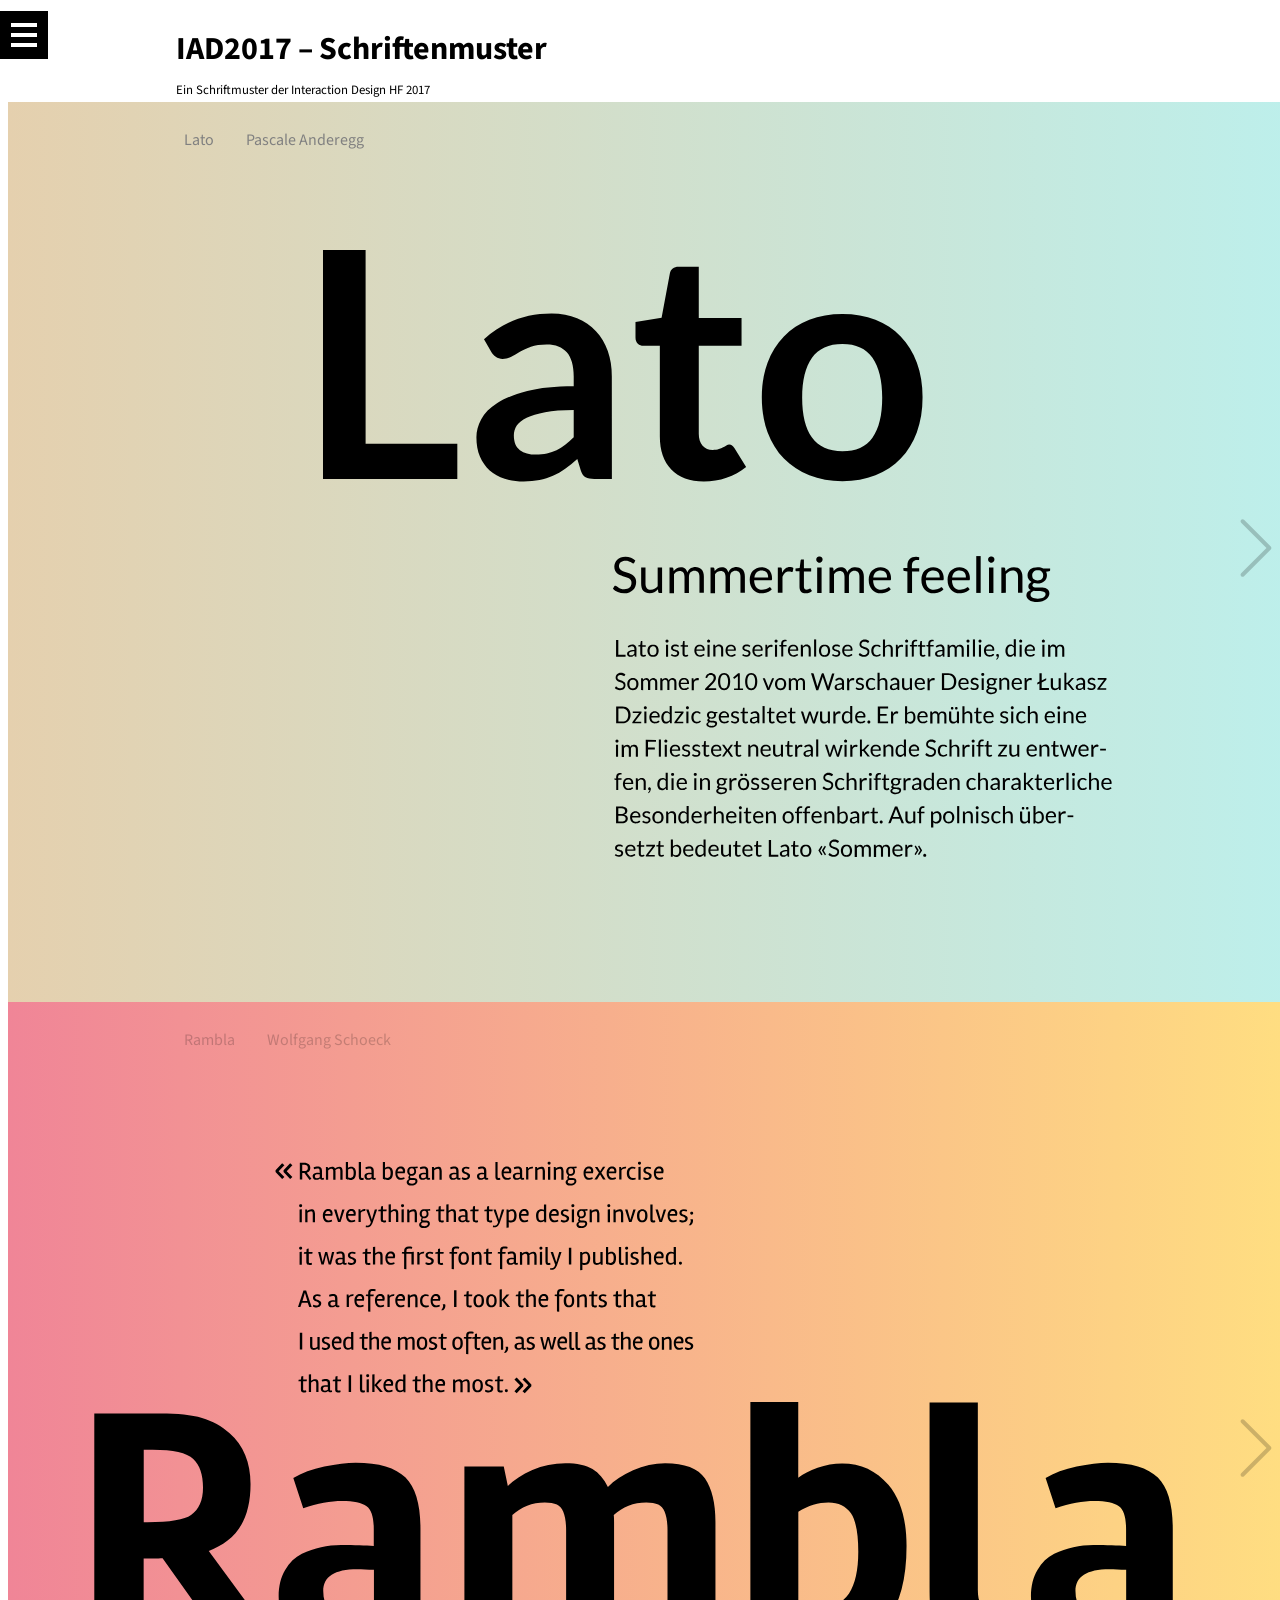
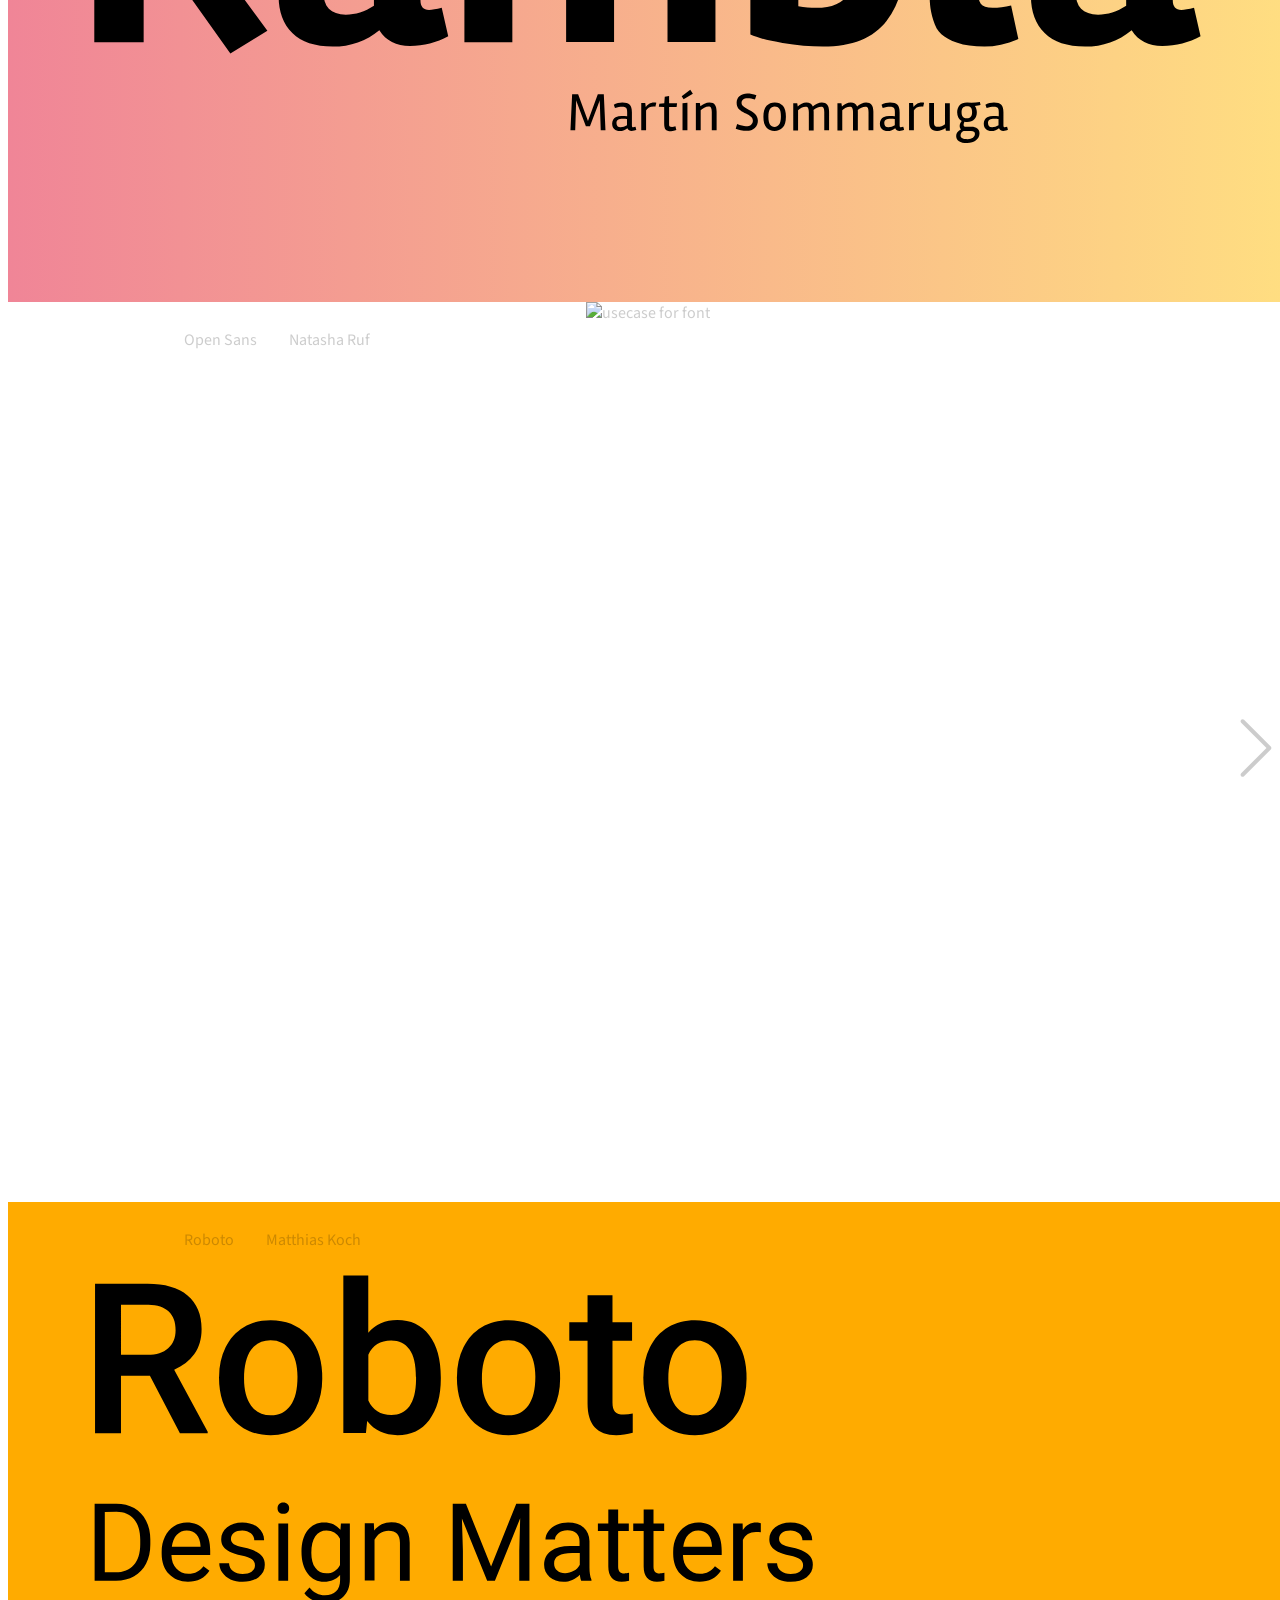
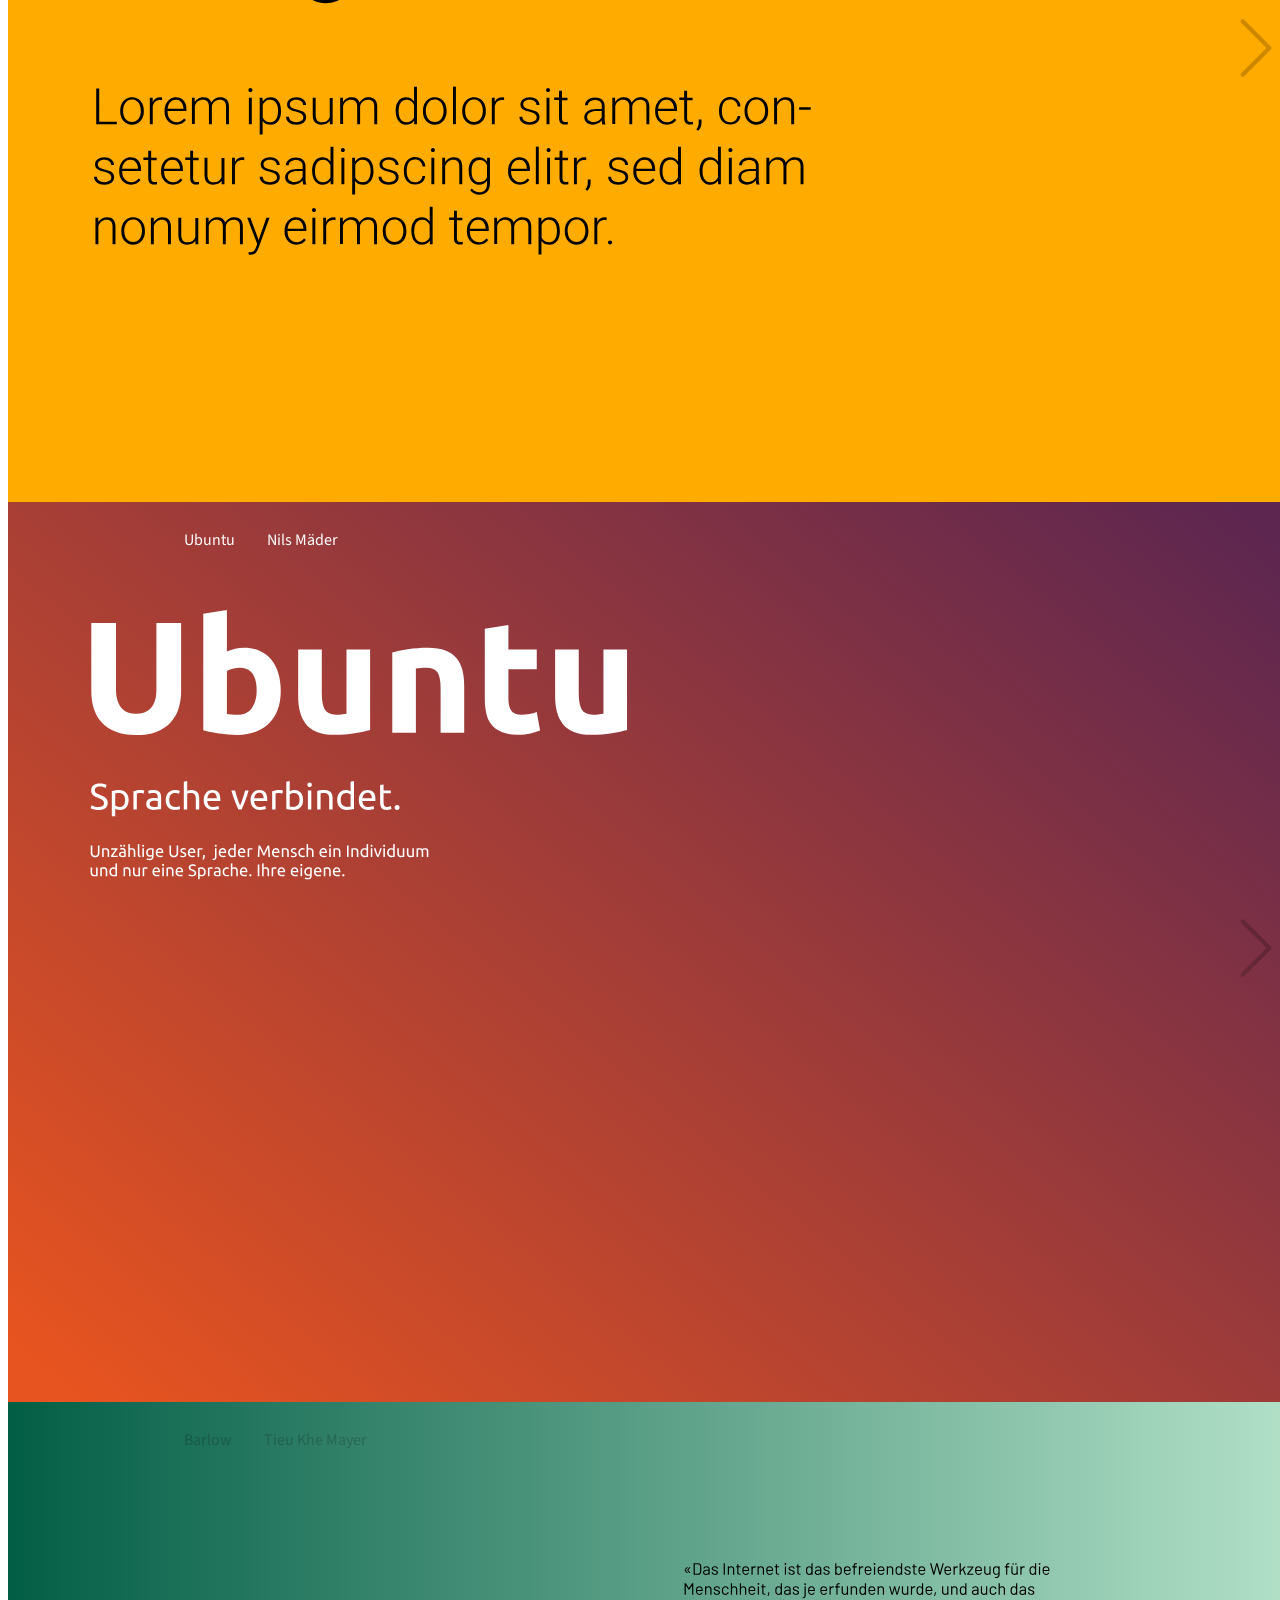
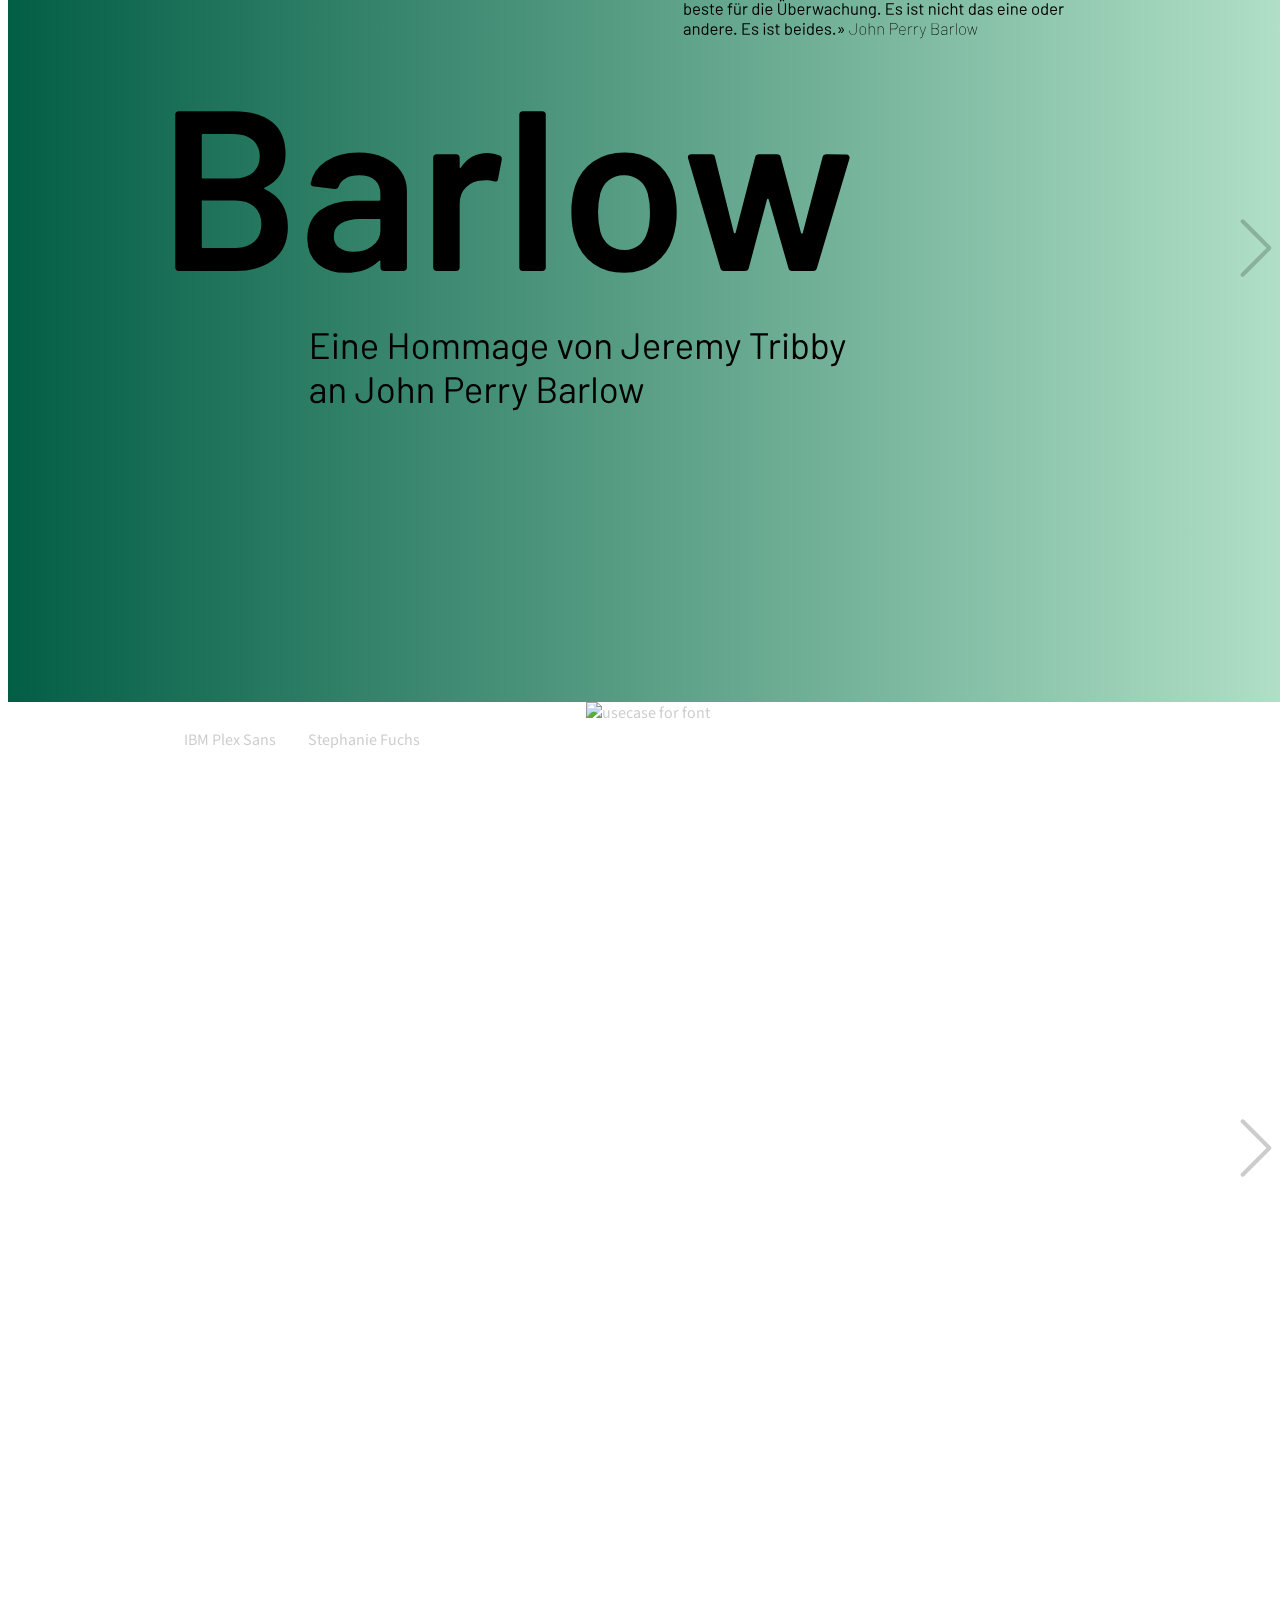
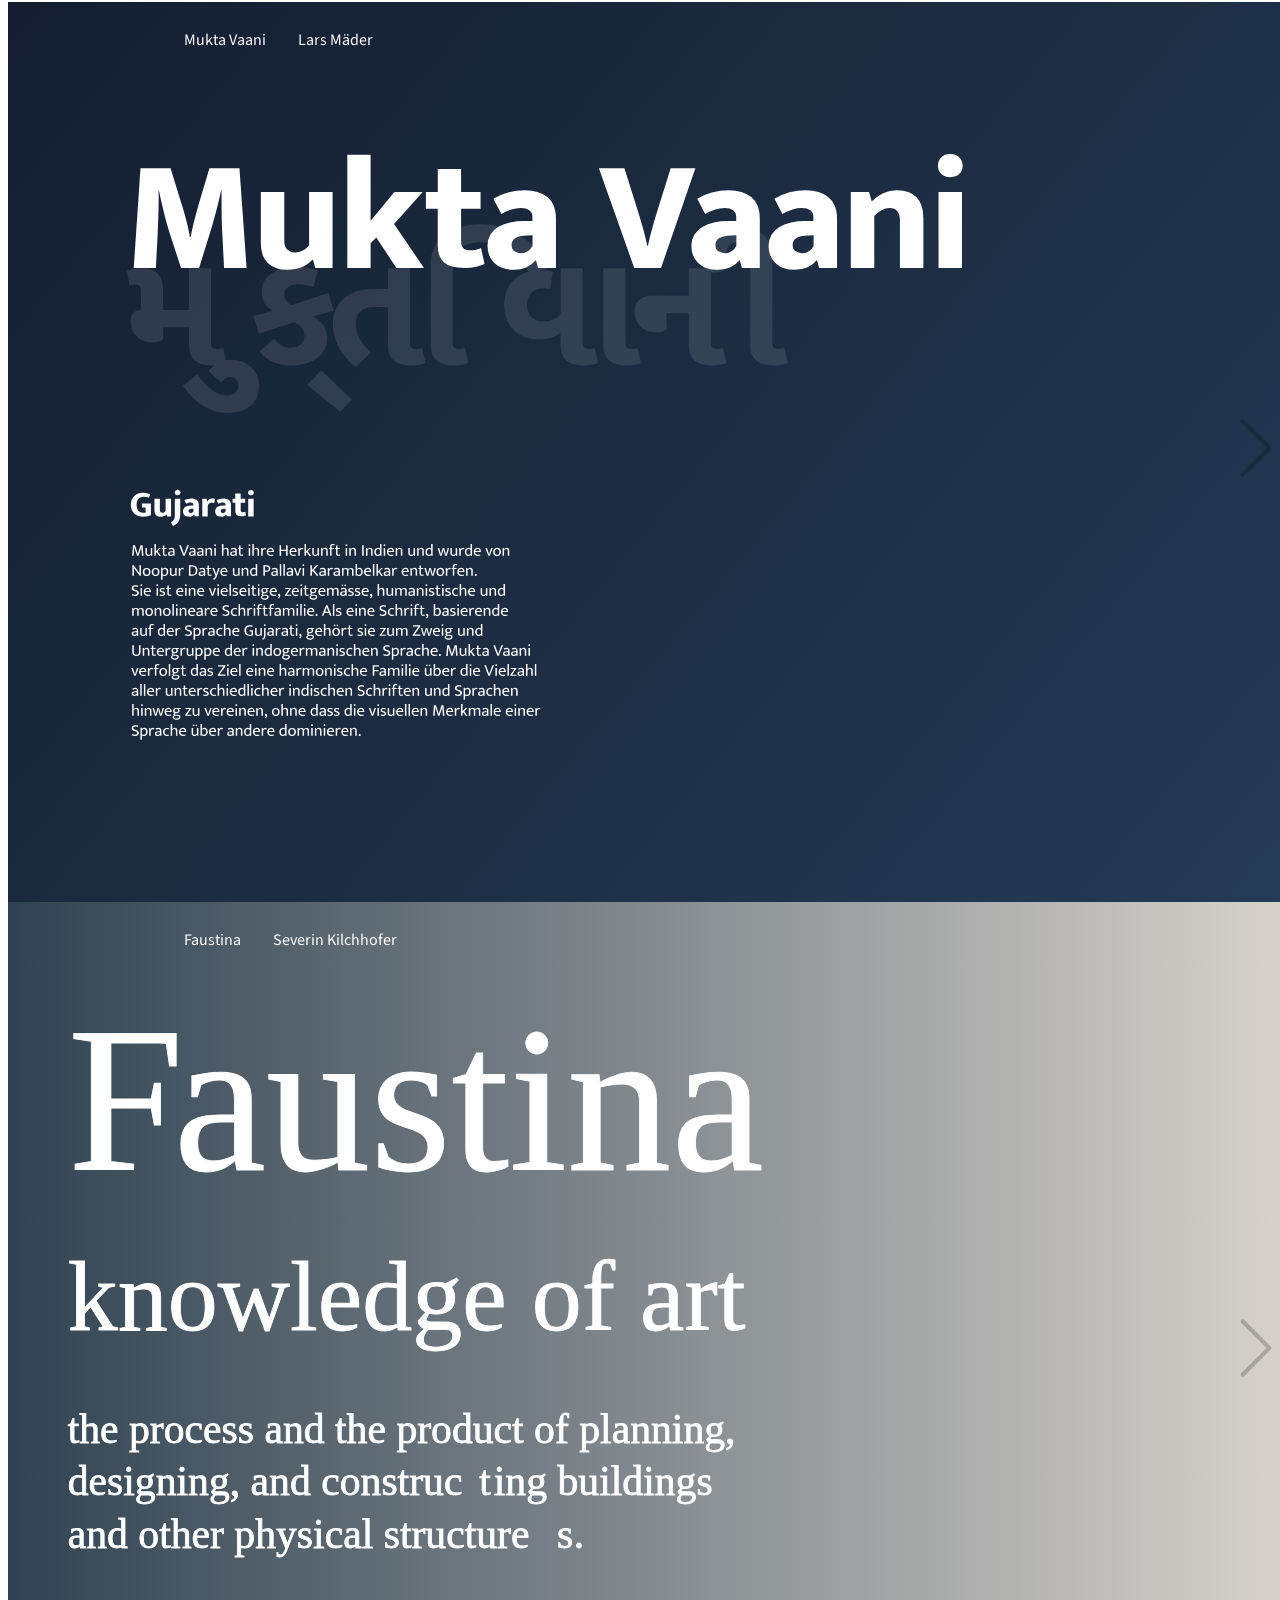
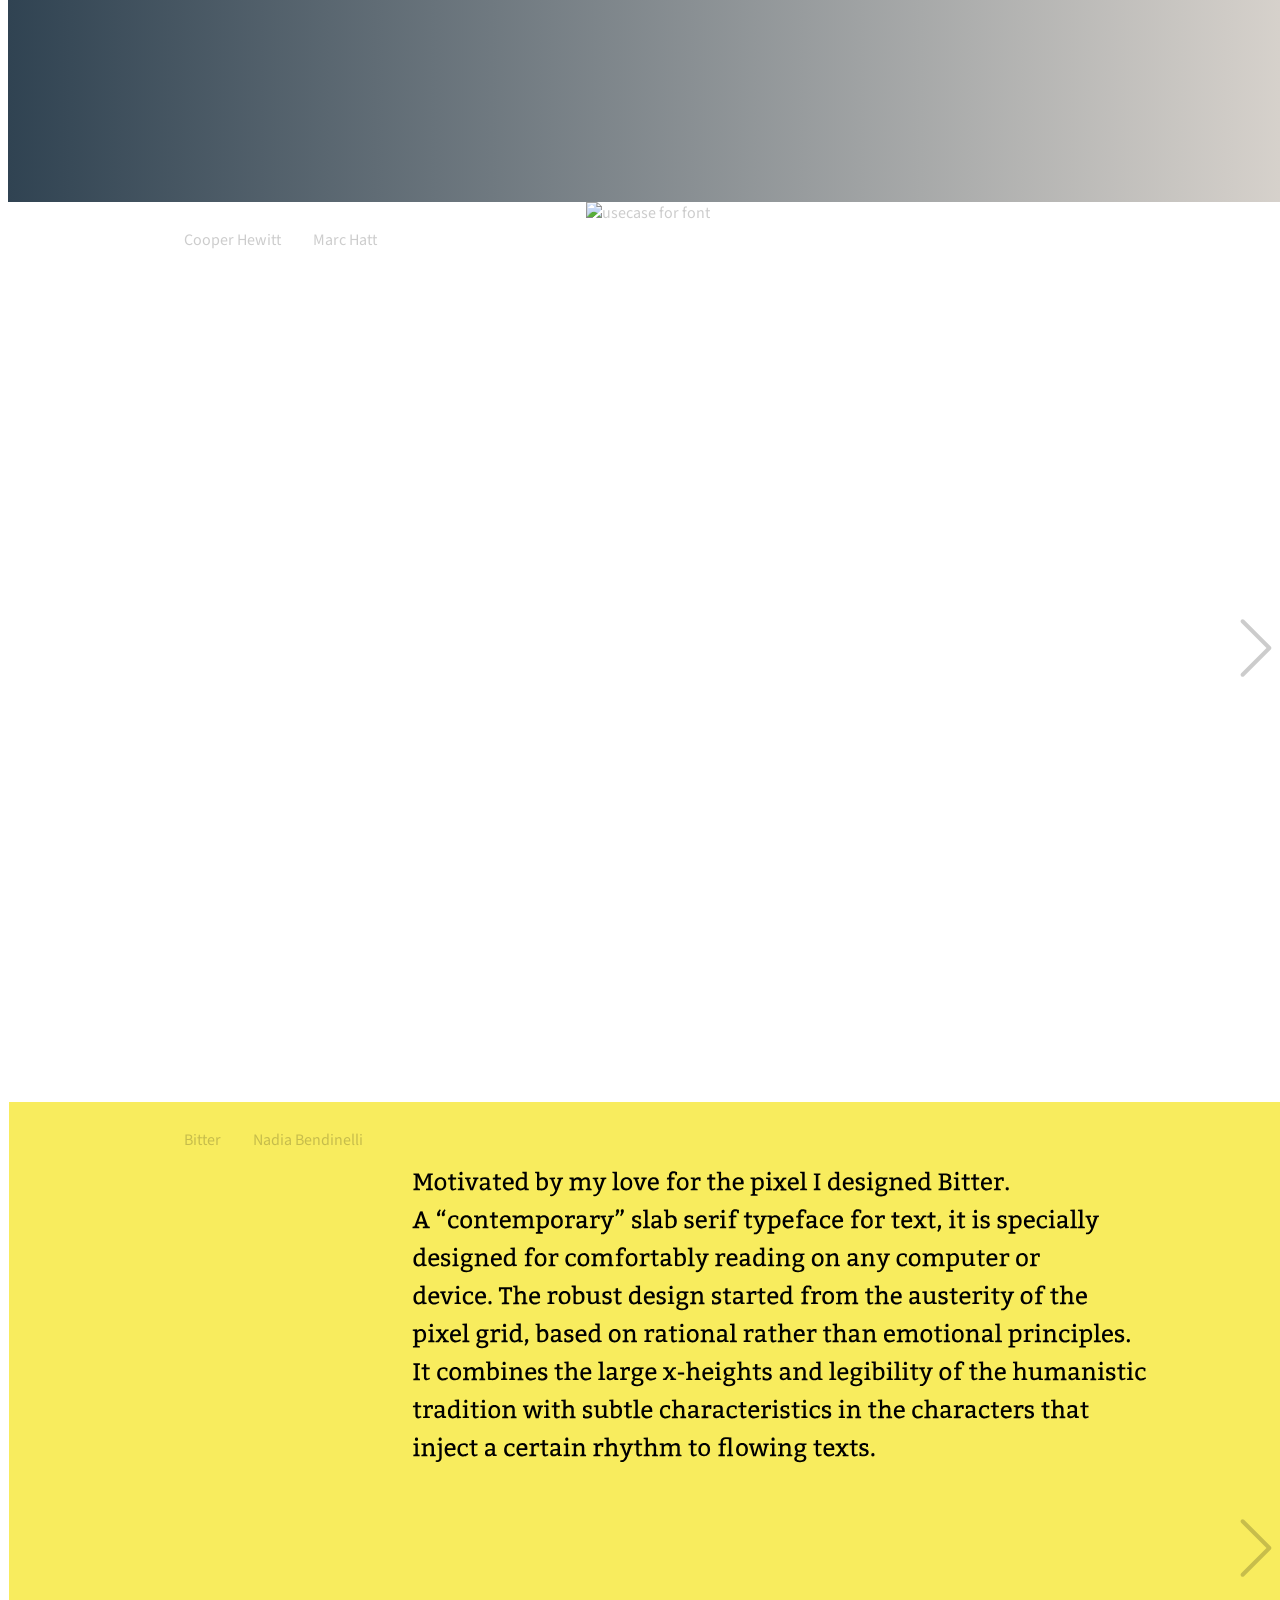
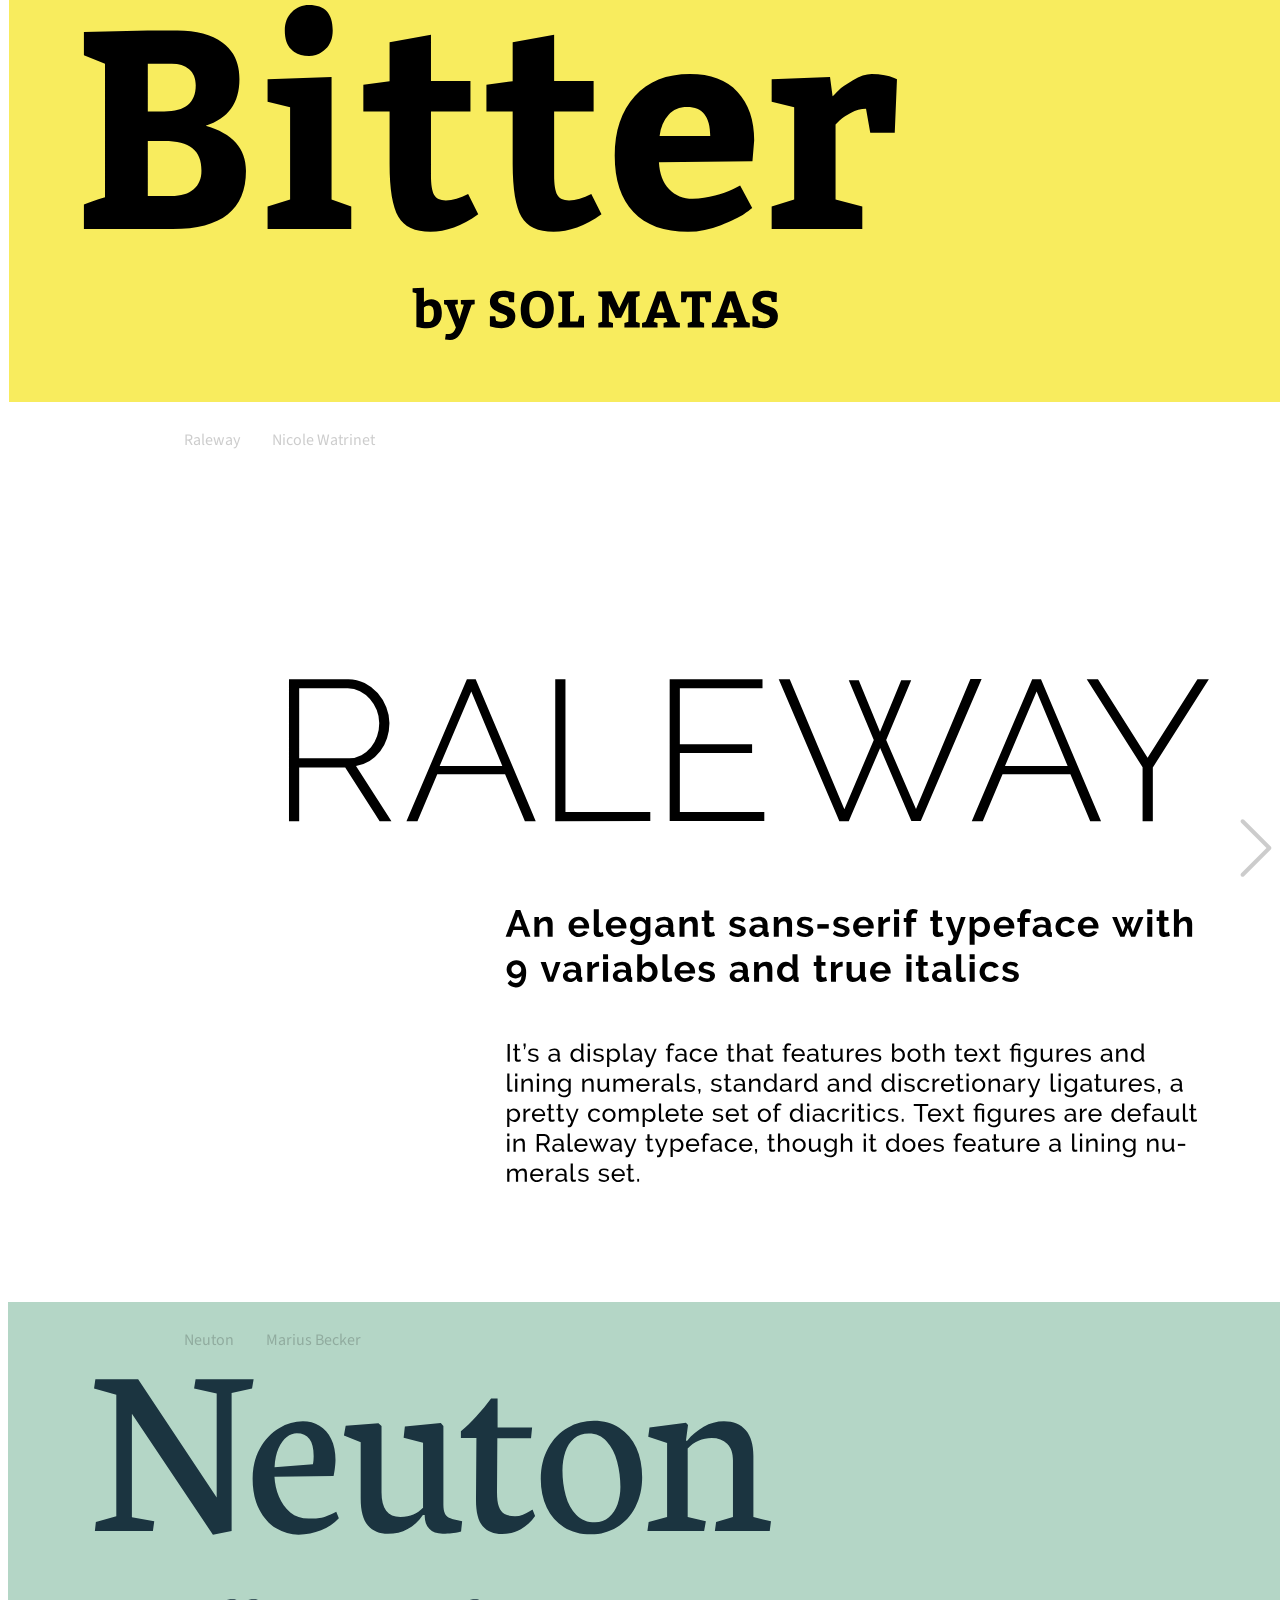
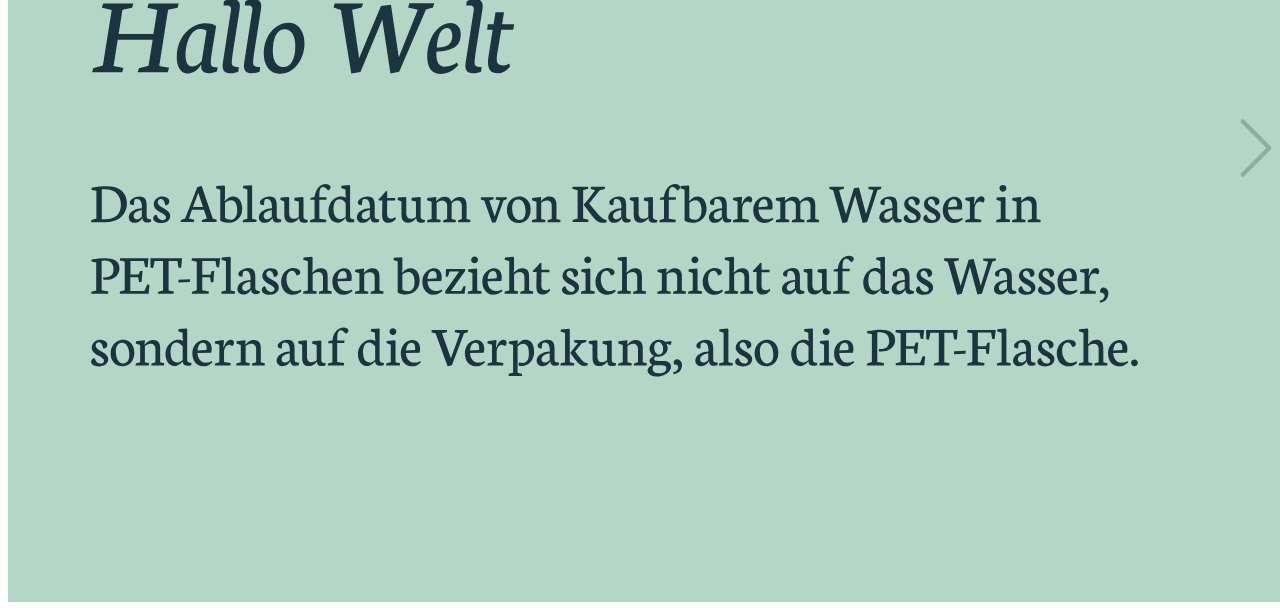
==== docs/index.html @ 646bc42a "mod: rename do docs" ====
<!DOCTYPE html>
<html lang="de">

<head>
  <meta charset="utf-8">
  <title>Schriftmuster</title>
  <link rel="stylesheet" href="https://cdnjs.cloudflare.com/ajax/libs/normalize/8.0.0/normalize.min.css">
  <link rel="stylesheet" href="./assets/styles/main.css">
  <script src="./assets/js/main.js"></script>
  <meta name="viewport" content="width=device-width, initial-scale=1.0">

</head>

<body class="">
  <div class="root">
    <div class="content">
      <div class="content--inner">

        <div class="column">
          <div class="column--inner">
            <div class="intro">
              <h1>IAD2017 – Schriftenmuster</h1>
              <small>Ein Schriftmuster der Interaction Design HF 2017</small>
            </div>
          </div>
        </div>


<!-- START Student item -->
        <div class="font font--lato">

          <a href="./fonts/lato/index.html">

            <div class="font--inner">
              <div class="font-overview font-overview--portrait">
                <img alt="usecase for font" class="font-overview--portrait-img" src="./fonts/lato/img/lato__overview__portrait.svg">
              </div>
              <div class="font-overview font-overview--landscape">
                <img alt="usecase for font" class="font-overview--landscape-img" src="./fonts/lato/img/lato__overview__landscape.svg">
              </div>
            </div>

            <div class="font-caption">
              <div class="column">
                <div class="column--inner">
                  <div class="font-caption--inner">
                    <div class="font-caption--item font-caption--item-font">Lato</div>
                    <div class="font-caption--item font-caption--item-person">Pascale Anderegg</div>
                  </div>
                </div>
              </div>
            </div>

            <div class="font-indicator">
              <div class="font-indicator--inner">
                <img alt="show details" class="font-indicator-img" src="./assets/img/right-arrow.svg">
              </div>
            </div>

          </a>

        </div> <!-- end .font -->
<!-- END Student item -->

<!-- START Student item -->
        <div class="font font--rambla">

          <a href="./fonts/rambla/index.html">

            <div class="font--inner">
              <div class="font-overview font-overview--portrait">
                <img alt="usecase for font" class="font-overview--portrait-img" src="./fonts/rambla/img/rambla__overview__portrait.svg">
              </div>
              <div class="font-overview font-overview--landscape">
                <img alt="usecase for font" class="font-overview--landscape-img" src="./fonts/rambla/img/rambla__overview__landscape.svg">
              </div>
            </div>

            <div class="font-caption">
              <div class="column">
                <div class="column--inner">
                  <div class="font-caption--inner">
                    <div class="font-caption--item font-caption--item-font">Rambla</div>
                    <div class="font-caption--item font-caption--item-person">Wolfgang Schoeck</div>
                  </div>
                </div>
              </div>
            </div>

            <div class="font-indicator">
              <div class="font-indicator--inner">
                <img alt="show details" class="font-indicator-img" src="./assets/img/right-arrow.svg">
              </div>
            </div>

          </a>

        </div> <!-- end .font -->
<!-- END Student item -->

<!-- START Student item -->
        <div class="font font--opensans">

          <a href="./fonts/opensans/index.html">

            <div class="font--inner">
              <div class="font-overview font-overview--portrait">
                <img alt="usecase for font" class="font-overview--portrait-img" src="./fonts/opensans/img/opensans__overview__portrait.svg">
              </div>
              <div class="font-overview font-overview--landscape">
                <img alt="usecase for font" class="font-overview--landscape-img" src="./fonts/opensans/img/opensans__overview__landscape.svg">
              </div>
            </div>

            <div class="font-caption">
              <div class="column">
                <div class="column--inner">
                  <div class="font-caption--inner">
                    <div class="font-caption--item font-caption--item-font">Open Sans</div>
                    <div class="font-caption--item font-caption--item-person">Natasha Ruf</div>
                  </div>
                </div>
              </div>
            </div>

            <div class="font-indicator">
              <div class="font-indicator--inner">
                <img alt="show details" class="font-indicator-img" src="./assets/img/right-arrow.svg">
              </div>
            </div>

          </a>

        </div> <!-- end .font -->
<!-- END Student item -->

<!-- START Student item -->
        <div class="font font--roboto">

          <a href="./fonts/roboto/index.html">

            <div class="font--inner">
              <div class="font-overview font-overview--portrait">
                <img alt="usecase for font" class="font-overview--portrait-img" src="./fonts/roboto/img/roboto__overview__portrait.svg">
              </div>
              <div class="font-overview font-overview--landscape">
                <img alt="usecase for font" class="font-overview--landscape-img" src="./fonts/roboto/img/roboto__overview__landscape.svg">
              </div>
            </div>

            <div class="font-caption">
              <div class="column">
                <div class="column--inner">
                  <div class="font-caption--inner">
                    <div class="font-caption--item font-caption--item-font">Roboto</div>
                    <div class="font-caption--item font-caption--item-person">Matthias Koch</div>
                  </div>
                </div>
              </div>
            </div>

            <div class="font-indicator">
              <div class="font-indicator--inner">
                <img alt="show details" class="font-indicator-img" src="./assets/img/right-arrow.svg">
              </div>
            </div>

          </a>

        </div> <!-- end .font -->
<!-- END Student item -->

<!-- START Student item -->
        <div class="font font--ubuntu">

          <a href="./fonts/ubuntu/index.html">

            <div class="font--inner">
              <div class="font-overview font-overview--portrait">
                <img alt="usecase for font" class="font-overview--portrait-img" src="./fonts/ubuntu/img/ubuntu__overview__portrait.svg">
              </div>
              <div class="font-overview font-overview--landscape">
                <img alt="usecase for font" class="font-overview--landscape-img" src="./fonts/ubuntu/img/ubuntu__overview__landscape.svg">
              </div>
            </div>

            <div class="font-caption">
              <div class="column">
                <div class="column--inner">
                  <div class="font-caption--inner">
                    <div class="font-caption--item font-caption--item-font">Ubuntu</div>
                    <div class="font-caption--item font-caption--item-person">Nils Mäder</div>
                  </div>
                </div>
              </div>
            </div>

            <div class="font-indicator">
              <div class="font-indicator--inner">
                <img alt="show details" class="font-indicator-img" src="./assets/img/right-arrow.svg">
              </div>
            </div>

          </a>

        </div> <!-- end .font -->
<!-- END Student item -->

<!-- START Student item -->
        <div class="font font--barlow">

          <a href="./fonts/barlow/index.html">

            <div class="font--inner">
              <div class="font-overview font-overview--portrait">
                <img alt="usecase for font" class="font-overview--portrait-img" src="./fonts/barlow/img/barlow__overview__portrait.svg">
              </div>
              <div class="font-overview font-overview--landscape">
                <img alt="usecase for font" class="font-overview--landscape-img" src="./fonts/barlow/img/barlow__overview__landscape.svg">
              </div>
            </div>

            <div class="font-caption">
              <div class="column">
                <div class="column--inner">
                  <div class="font-caption--inner">
                    <div class="font-caption--item font-caption--item-font">Barlow</div>
                    <div class="font-caption--item font-caption--item-person">Tieu Khe Mayer</div>
                  </div>
                </div>
              </div>
            </div>

            <div class="font-indicator">
              <div class="font-indicator--inner">
                <img alt="show details" class="font-indicator-img" src="./assets/img/right-arrow.svg">
              </div>
            </div>

          </a>

        </div> <!-- end .font -->
<!-- END Student item -->


<!-- START Student item -->
        <div class="font font--ibmplexsans">

          <a href="./fonts/ibmplexsans/index.html">

            <div class="font--inner">
              <div class="font-overview font-overview--portrait">
                <img alt="usecase for font" class="font-overview--portrait-img" src="./fonts/ibmplexsans/img/ibmplexsans__overview__portrait.svg">
              </div>
              <div class="font-overview font-overview--landscape">
                <img alt="usecase for font" class="font-overview--landscape-img" src="./fonts/ibmplexsans/img/ibmplexsans__overview__landscape.svg">
              </div>
            </div>

            <div class="font-caption">
              <div class="column">
                <div class="column--inner">
                  <div class="font-caption--inner">
                    <div class="font-caption--item font-caption--item-font">IBM Plex Sans</div>
                    <div class="font-caption--item font-caption--item-person">Stephanie Fuchs</div>
                  </div>
                </div>
              </div>
            </div>

            <div class="font-indicator">
              <div class="font-indicator--inner">
                <img alt="show details" class="font-indicator-img" src="./assets/img/right-arrow.svg">
              </div>
            </div>

          </a>

        </div> <!-- end .font -->
<!-- END Student item -->

<!-- START Student item -->
        <div class="font font--muktavaani">

          <a href="./fonts/muktavaani/index.html">

            <div class="font--inner">
              <div class="font-overview font-overview--portrait">
                <img alt="usecase for font" class="font-overview--portrait-img" src="./fonts/muktavaani/img/muktavaani__overview__portrait.svg">
              </div>
              <div class="font-overview font-overview--landscape">
                <img alt="usecase for font" class="font-overview--landscape-img" src="./fonts/muktavaani/img/muktavaani__overview__landscape.svg">
              </div>
            </div>

            <div class="font-caption">
              <div class="column">
                <div class="column--inner">
                  <div class="font-caption--inner">
                    <div class="font-caption--item font-caption--item-font">Mukta Vaani</div>
                    <div class="font-caption--item font-caption--item-person">Lars Mäder</div>
                  </div>
                </div>
              </div>
            </div>

            <div class="font-indicator">
              <div class="font-indicator--inner">
                <img alt="show details" class="font-indicator-img" src="./assets/img/right-arrow.svg">
              </div>
            </div>

          </a>

        </div> <!-- end .font -->
<!-- END Student item -->

<!-- START Student item -->
        <div class="font font--faustina">

          <a href="./fonts/faustina/index.html">

            <div class="font--inner">
              <div class="font-overview font-overview--portrait">
                <img alt="usecase for font" class="font-overview--portrait-img" src="./fonts/faustina/img/faustina__overview__portrait.svg">
              </div>
              <div class="font-overview font-overview--landscape">
                <img alt="usecase for font" class="font-overview--landscape-img" src="./fonts/faustina/img/faustina__overview__landscape.svg">
              </div>
            </div>

            <div class="font-caption">
              <div class="column">
                <div class="column--inner">
                  <div class="font-caption--inner">
                    <div class="font-caption--item font-caption--item-font">Faustina</div>
                    <div class="font-caption--item font-caption--item-person">Severin Kilchhofer</div>
                  </div>
                </div>
              </div>
            </div>

            <div class="font-indicator">
              <div class="font-indicator--inner">
                <img alt="show details" class="font-indicator-img" src="./assets/img/right-arrow.svg">
              </div>
            </div>

          </a>

        </div> <!-- end .font -->
<!-- END Student item -->

<!-- START Student item -->
        <div class="font font--cooperhewitt">

          <a href="./fonts/cooperhewitt/index.html">

            <div class="font--inner">
              <div class="font-overview font-overview--portrait">
                <img alt="usecase for font" class="font-overview--portrait-img" src="./fonts/cooperhewitt/img/cooperhewitt__overview__portrait.svg">
              </div>
              <div class="font-overview font-overview--landscape">
                <img alt="usecase for font" class="font-overview--landscape-img" src="./fonts/cooperhewitt/img/cooperhewitt__overview__landscape.svg">
              </div>
            </div>

            <div class="font-caption">
              <div class="column">
                <div class="column--inner">
                  <div class="font-caption--inner">
                    <div class="font-caption--item font-caption--item-font">Cooper Hewitt</div>
                    <div class="font-caption--item font-caption--item-person">Marc Hatt</div>
                  </div>
                </div>
              </div>
            </div>

            <div class="font-indicator">
              <div class="font-indicator--inner">
                <img alt="show details" class="font-indicator-img" src="./assets/img/right-arrow.svg">
              </div>
            </div>

          </a>

        </div> <!-- end .font -->
<!-- END Student item -->

<!-- START Student item -->
        <div class="font font--bitter">

          <a href="./fonts/bitter/index.html">

            <div class="font--inner">
              <div class="font-overview font-overview--portrait">
                <img alt="usecase for font" class="font-overview--portrait-img" src="./fonts/bitter/img/bitter__overview__portrait.svg">
              </div>
              <div class="font-overview font-overview--landscape">
                <img alt="usecase for font" class="font-overview--landscape-img" src="./fonts/bitter/img/bitter__overview__landscape.svg">
              </div>
            </div>

            <div class="font-caption">
              <div class="column">
                <div class="column--inner">
                  <div class="font-caption--inner">
                    <div class="font-caption--item font-caption--item-font">Bitter</div>
                    <div class="font-caption--item font-caption--item-person">Nadia Bendinelli</div>
                  </div>
                </div>
              </div>
            </div>

            <div class="font-indicator">
              <div class="font-indicator--inner">
                <img alt="show details" class="font-indicator-img" src="./assets/img/right-arrow.svg">
              </div>
            </div>

          </a>

        </div> <!-- end .font -->
<!-- END Student item -->

<!-- START Student item -->
        <div class="font font--raleway">

          <a href="./fonts/raleway/index.html">

            <div class="font--inner">
              <div class="font-overview font-overview--portrait">
                <img alt="usecase for font" class="font-overview--portrait-img" src="./fonts/raleway/img/raleway__overview__portrait.svg">
              </div>
              <div class="font-overview font-overview--landscape">
                <img alt="usecase for font" class="font-overview--landscape-img" src="./fonts/raleway/img/raleway__overview__landscape.svg">
              </div>
            </div>

            <div class="font-caption">
              <div class="column">
                <div class="column--inner">
                  <div class="font-caption--inner">
                    <div class="font-caption--item font-caption--item-font">Raleway</div>
                    <div class="font-caption--item font-caption--item-person">Nicole Watrinet</div>
                  </div>
                </div>
              </div>
            </div>

            <div class="font-indicator">
              <div class="font-indicator--inner">
                <img alt="show details" class="font-indicator-img" src="./assets/img/right-arrow.svg">
              </div>
            </div>

          </a>

        </div> <!-- end .font -->
<!-- END Student item -->

<!-- START Student item -->
        <div class="font font--neuton">

          <a href="./fonts/neuton/index.html">

            <div class="font--inner">
              <div class="font-overview font-overview--portrait">
                <img alt="usecase for font" class="font-overview--portrait-img" src="./fonts/neuton/img/neuton__overview__portrait.svg">
              </div>
              <div class="font-overview font-overview--landscape">
                <img alt="usecase for font" class="font-overview--landscape-img" src="./fonts/neuton/img/neuton__overview__landscape.svg">
              </div>
            </div>

            <div class="font-caption">
              <div class="column">
                <div class="column--inner">
                  <div class="font-caption--inner">
                    <div class="font-caption--item font-caption--item-font">Neuton</div>
                    <div class="font-caption--item font-caption--item-person">Marius Becker</div>
                  </div>
                </div>
              </div>
            </div>

            <div class="font-indicator">
              <div class="font-indicator--inner">
                <img alt="show details" class="font-indicator-img" src="./assets/img/right-arrow.svg">
              </div>
            </div>

          </a>

        </div> <!-- end .font -->
<!-- END Student item -->

      </div> <!-- end .content-inner -->
    </div> <!-- end .content -->
  </div> <!-- end .root -->



<!-- start navigation -->
  <div class="navigation">
    <div class="navigation--inner">
        <div class="navigation--menu" id="site-navigation">
            <nav class="menu">
              <ul class="menu--list">
                <li class="menu--list-item"><a class="menu--list-item-link" aria-current="false" href="./fonts/lato/index.html">Lato</a></li>
                <li class="menu--list-item"><a class="menu--list-item-link" aria-current="false" href="./fonts/rambla/index.html">Rambla</a></li>
                <li class="menu--list-item"><a class="menu--list-item-link" aria-current="false" href="./fonts/opensans/index.html">Open Sans</a></li>
                <li class="menu--list-item"><a class="menu--list-item-link" aria-current="false" href="./fonts/roboto/index.html">Roboto</a></li>
                <li class="menu--list-item"><a class="menu--list-item-link" aria-current="false" href="./fonts/ubuntu/index.html">Ubuntu</a></li>
                <li class="menu--list-item"><a class="menu--list-item-link" aria-current="false" href="./fonts/barlow/index.html">Barlow</a></li>
                <li class="menu--list-item"><a class="menu--list-item-link" aria-current="false" href="./fonts/ibmplexsans/index.html">IBM Plex Sans</a></li>
                <li class="menu--list-item"><a class="menu--list-item-link" aria-current="false" href="./fonts/muktavaani/index.html">Mukta Vaani</a></li>
                <li class="menu--list-item"><a class="menu--list-item-link" aria-current="false" href="./fonts/faustina/index.html">Faustina</a></li>
                <li class="menu--list-item"><a class="menu--list-item-link" aria-current="false" href="./fonts/cooperhewitt/index.html">Cooper Hewitt</a></li>
                <li class="menu--list-item"><a class="menu--list-item-link" aria-current="false" href="./fonts/bitter/index.html">Bitter</a></li>
                <li class="menu--list-item"><a class="menu--list-item-link" aria-current="false" href="./fonts/raleway/index.html">Raleway</a></li>
                <li class="menu--list-item"><a class="menu--list-item-link" aria-current="false" href="./fonts/neuton/index.html">Neuton</a></li>
              </ul>
            </nav>
        </div>
        <button class="navigation--toggle" aria-controls="site-navigation" aria-expanded="true" aria-label="Menu"><span class="navigation--hamburger close"><span class="navigation--label">Hauptmenü</span></span></button>
    </div>
  </div>
<!-- end navigation -->

</body>

</html>
---- docs/assets/styles/main.css ----
@import url("./fonts.css");
@import url("./menu.css");
@import url('https://fonts.googleapis.com/css?family=Source+Sans+Pro:400,700');

html {
  font-size: 13px;
  font-family: 'Source Sans Pro', sans-serif;
  line-height: 1.45;
}

body {
  font-size: 1rem;
}

small {
  font-size: 0.8rem;
}

.supersize {
  font-size: 3rem;
}

h1 {
  font-size: 1.55rem;
}
h3 {
  font-size: 1.35rem;
}

h1,
h3 {
  margin-top: 0.8em;
  margin-bottom: 0.2em;
}
p {
  margin-top: 0em;
  margin-bottom: 0.2em;
}

@media only screen and (min-width: 600px) {
  html {
    font-size: 16px;
  }
  h1 {
    font-size: 2rem;
  }
  h3 {
    font-size: 1.4rem;
  }
}

a {
  color: rgba(0, 0, 0, 0.2);
  text-decoration: none;
}

a:hover {
  color: rgba(0, 0, 0, 0.4);
}

.root {
}
.column {
  padding-left: 1.2rem;
  padding-right: 1.2rem;
}
.column--inner {
  margin: 0 auto;
  max-width: 58rem;
}

.grid {
  margin-bottom: 1rem;
}
@media only screen and (min-width: 600px) {
  .grid--inner {
    display: flex;
    flex-wrap: wrap;
    justify-content: space-between;
  }
  .grid--title {
    flex-grow: 1;
    flex-shrink: 1;
    flex-basis: 35%;
    max-width: 35%;
  }

  @media only screen and (min-width: 600px) {
    .grid--title h3 {
      margin: 0;
    }
  }

  .grid--content {
    flex-grow: 1;
    flex-shrink: 1;
    flex-basis: 60%;
    max-width: 60%;
  }
}
.font {
  width: 100vw;
  height: 100vh;
  position: relative;
  transition: background-color 0.3s ease;
}

.font--inner,
.font-caption {
  position: absolute;
  top: 0;
  left: 0;
  width: 100%;
}
.font-indicator {
  position: absolute;
  right: 0;
  top: 0;
  height: 100%;
  width: 4rem;

  display: flex;
  justify-content: center;
  align-items: center;
}
.font-indicator-img {
  width: 100%;
  height: auto;
}

.font-caption {
  padding-top: 1.7rem;
}

.font-caption--inner {
  display: flex;
}
.font-caption--item {
  padding-right: 2rem;
}

.font-overview--portrait,
.font-overview--landscape {
  width: 100%;
  height: 100%;

  display: flex;
  justify-content: center;
  align-items: center;
  overflow: hidden;
}

.hero {
  width: 100%;
  height: 42.85vw; /* 21:9 */
  overflow: hidden;
  padding-bottom: 2rem;
}

.hero--inner {
  width: 100%;
  height: 100%;

  display: flex;
  justify-content: center;
  align-items: center;
  overflow: hidden;
}
.hero--img {
  height: 100%;
  width: auto;
  display: block;
}



.font-overview--portrait-img {
  height: auto;
  width: 100vw;
}

.font-overview--landscape-img {
  height: 100vh;
  width: auto;
}

/* show hide pictures landscape/portrait */

@media screen and (orientation: portrait) {
  .font-overview--landscape {
    display: none;
  }
}
@media screen and (orientation: landscape) {
  .font-overview--portrait {
    display: none;
  }
}

.endOfArticle {
  padding-bottom: 3rem;
}
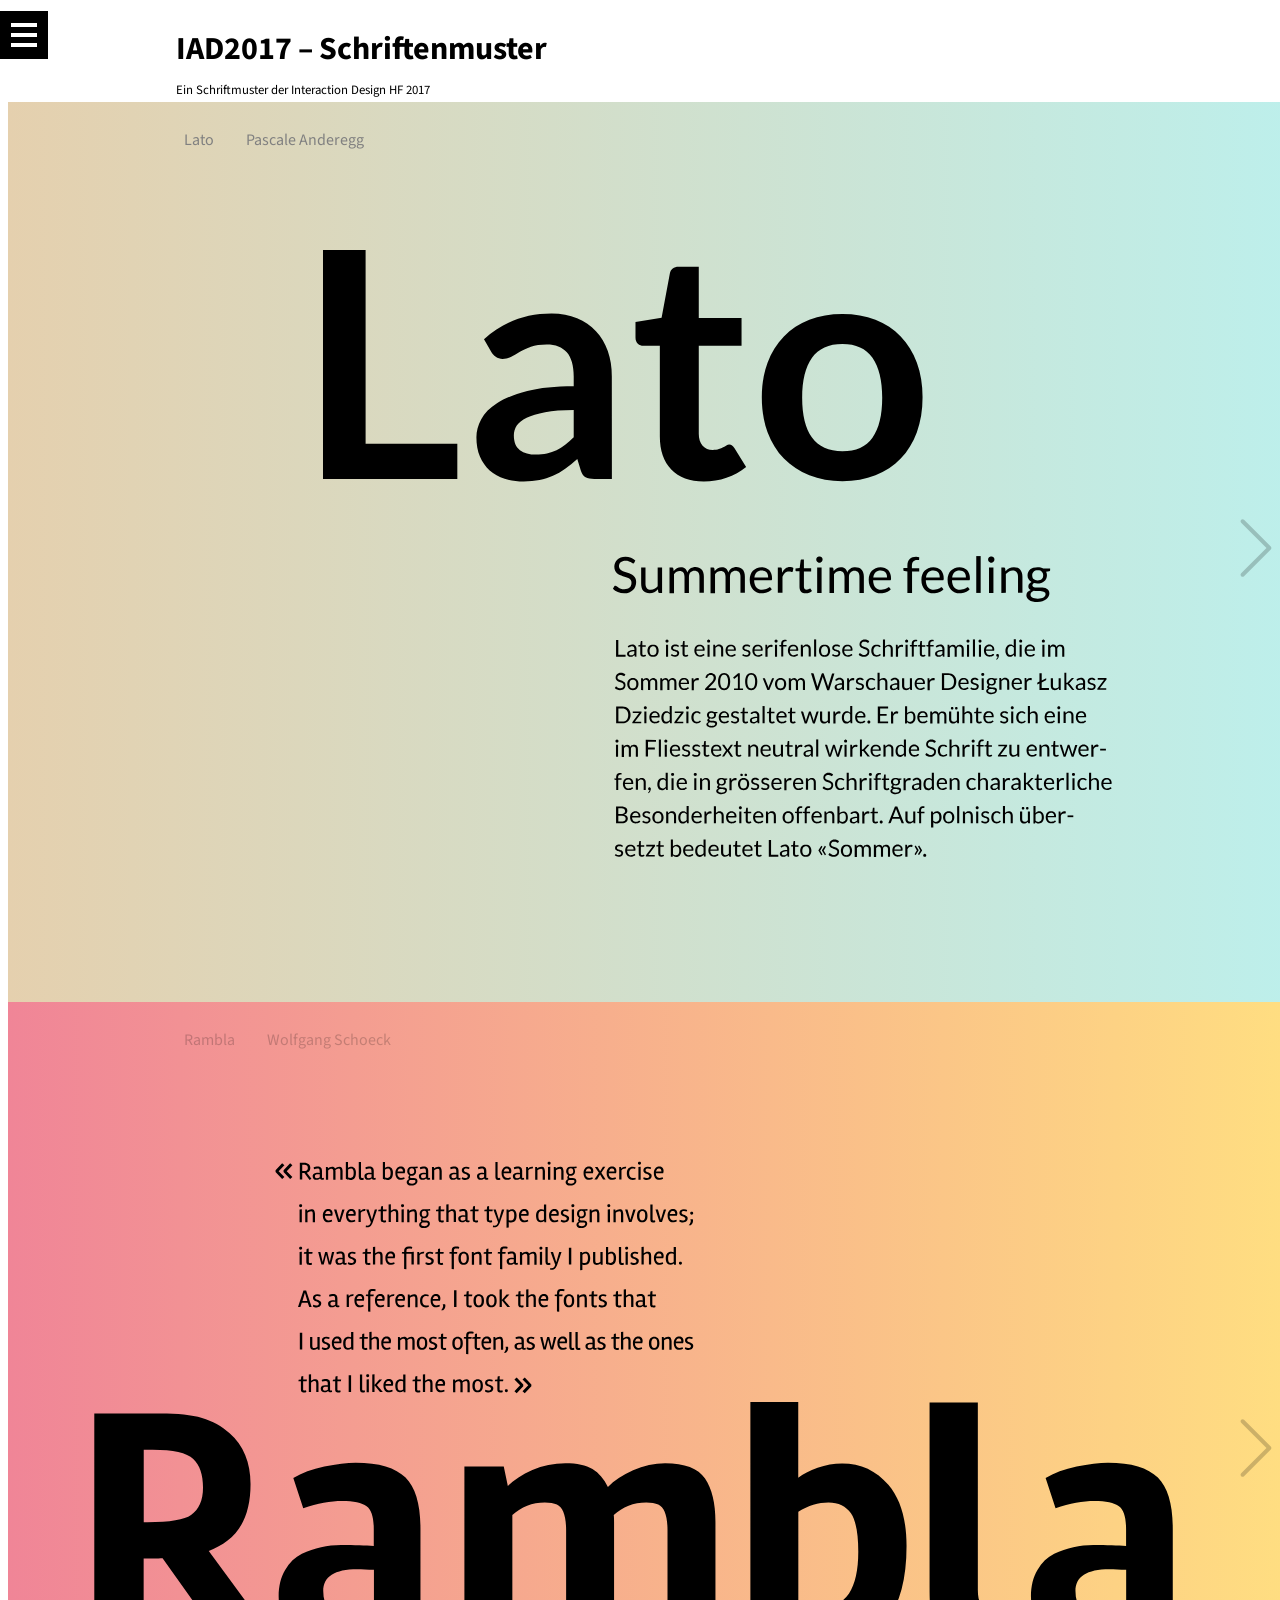
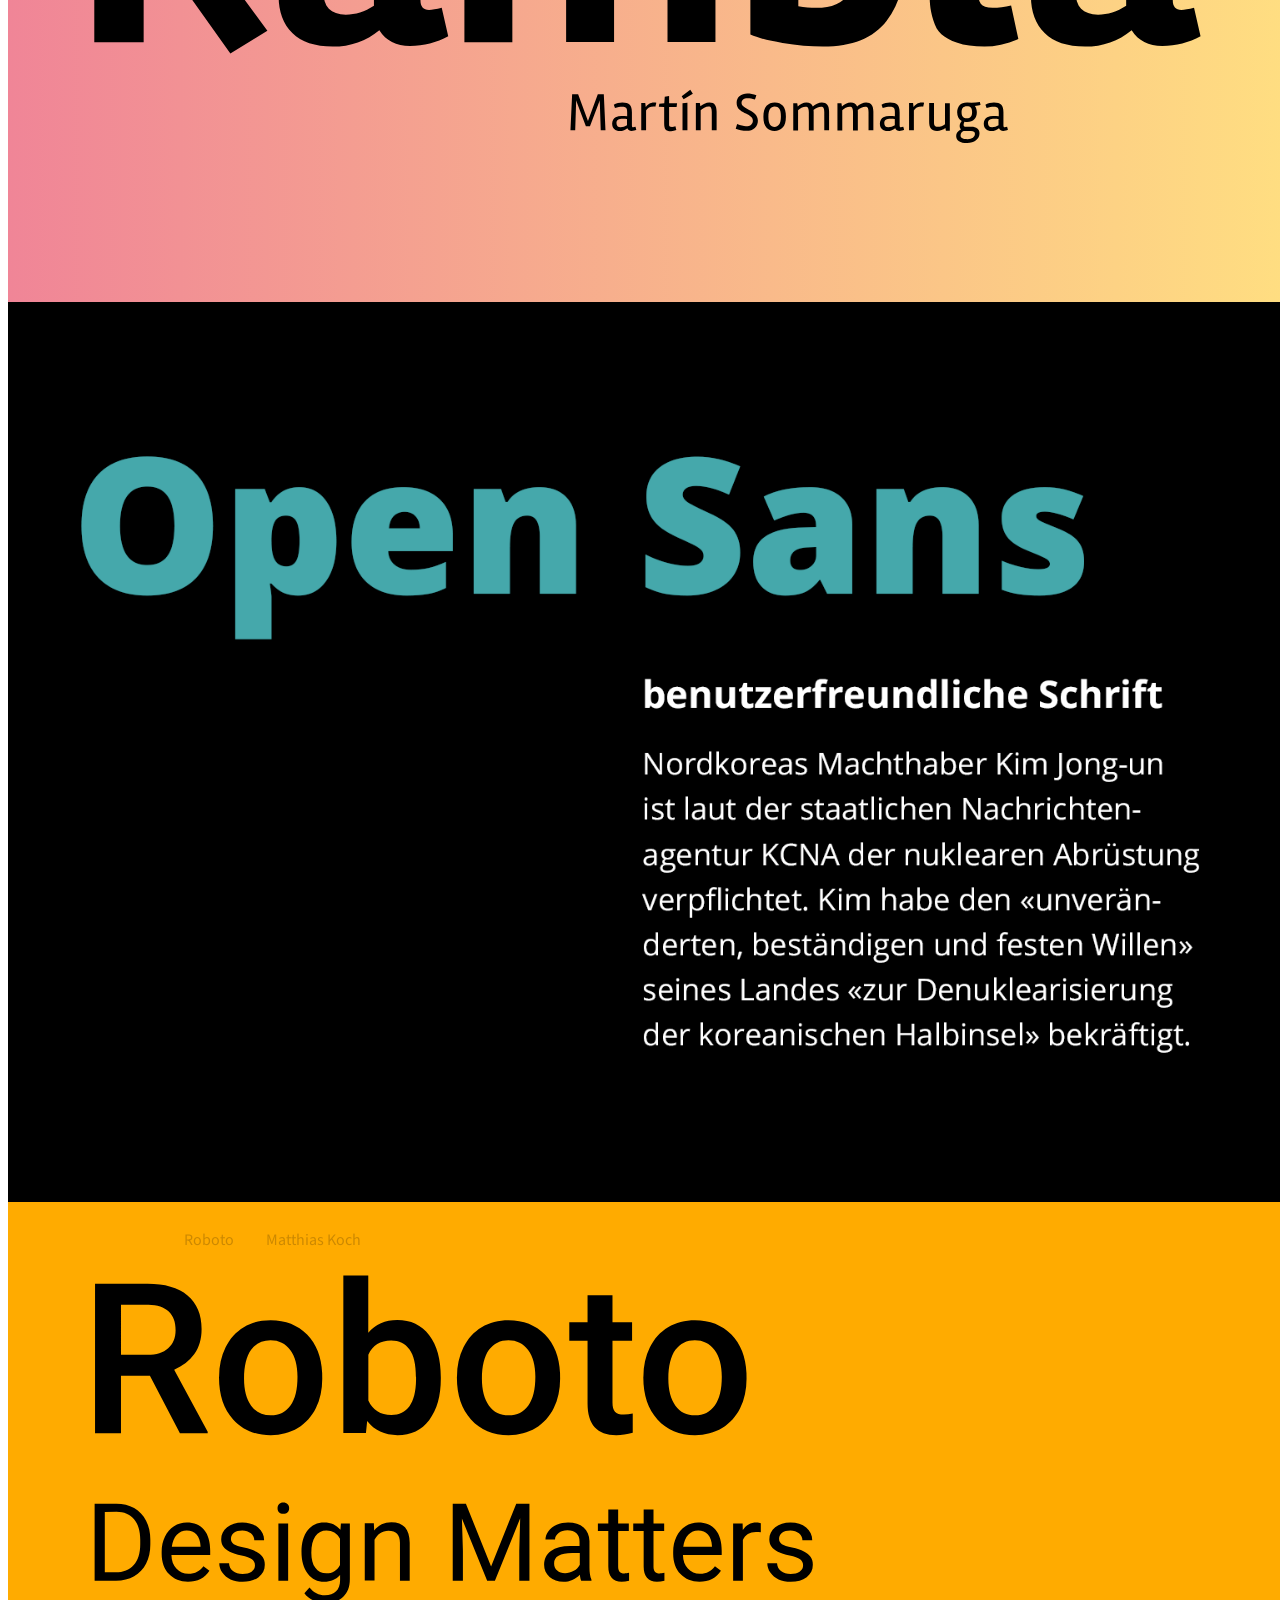
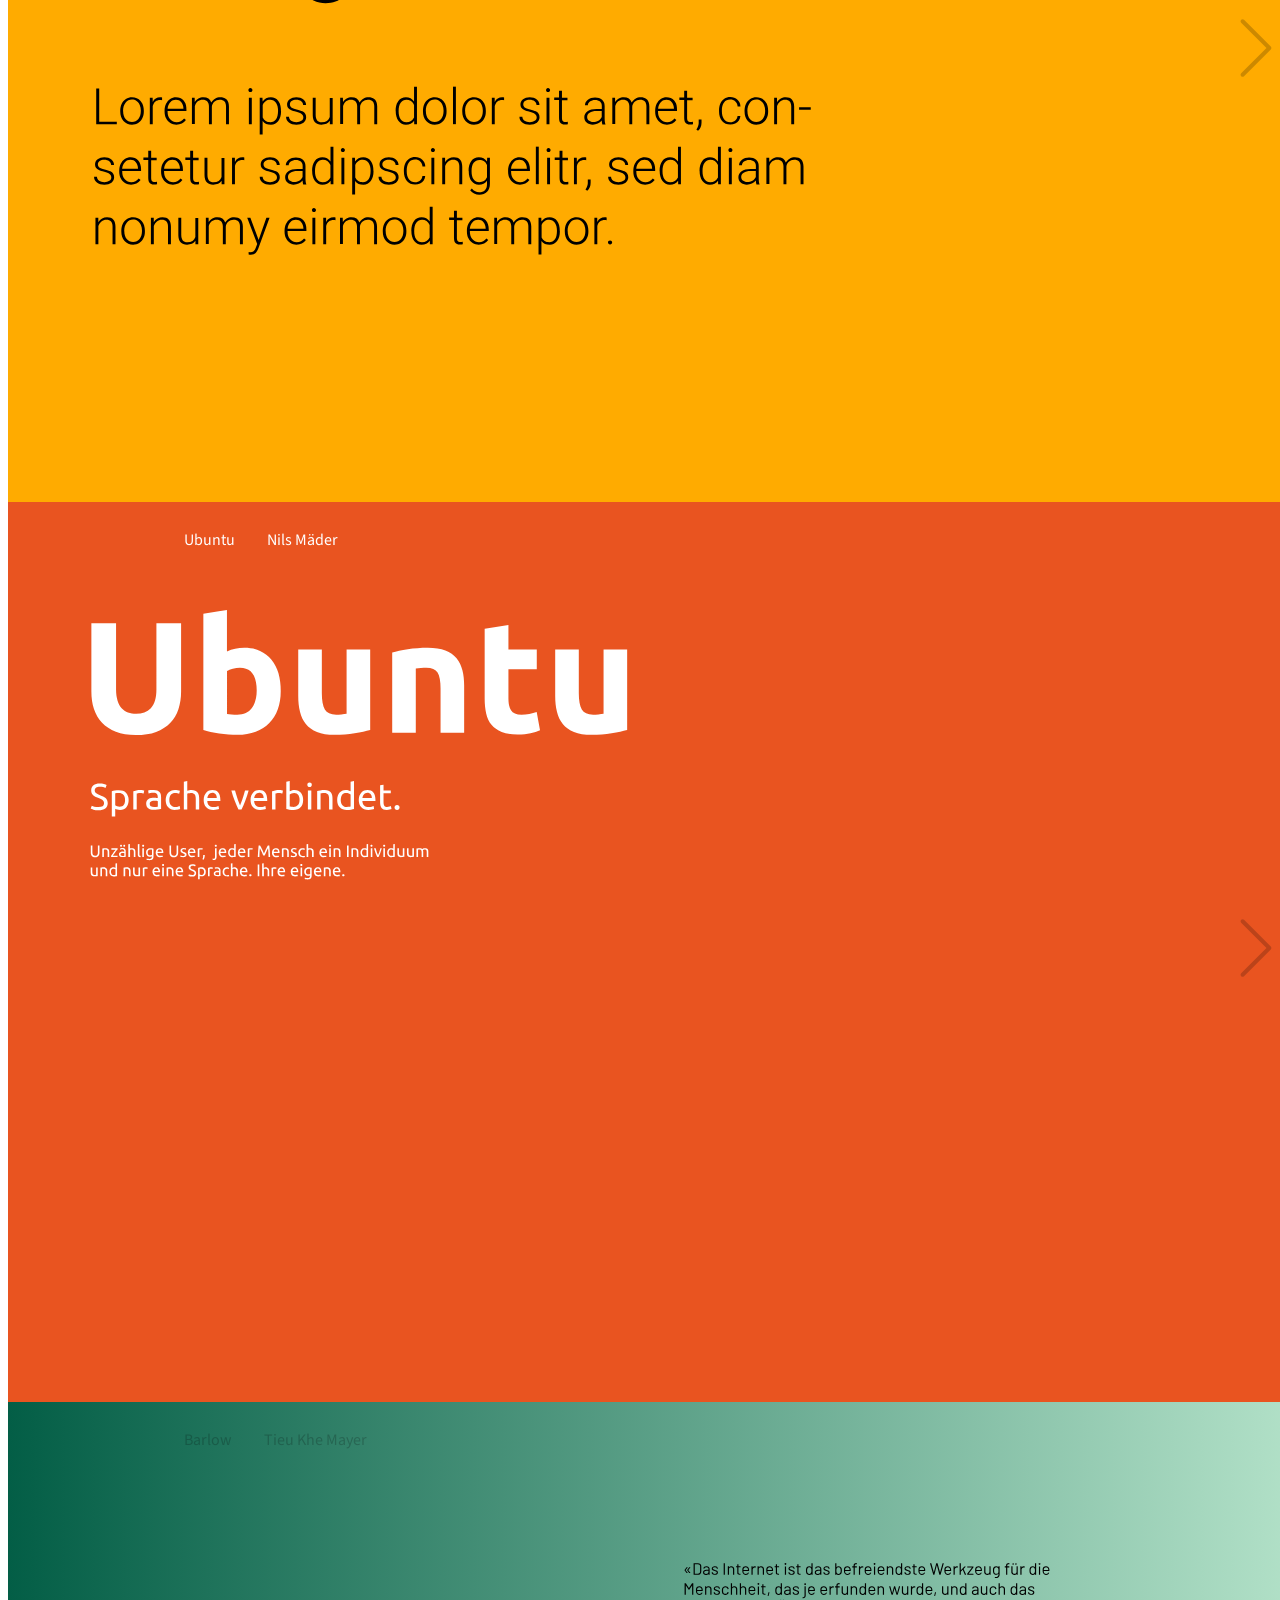
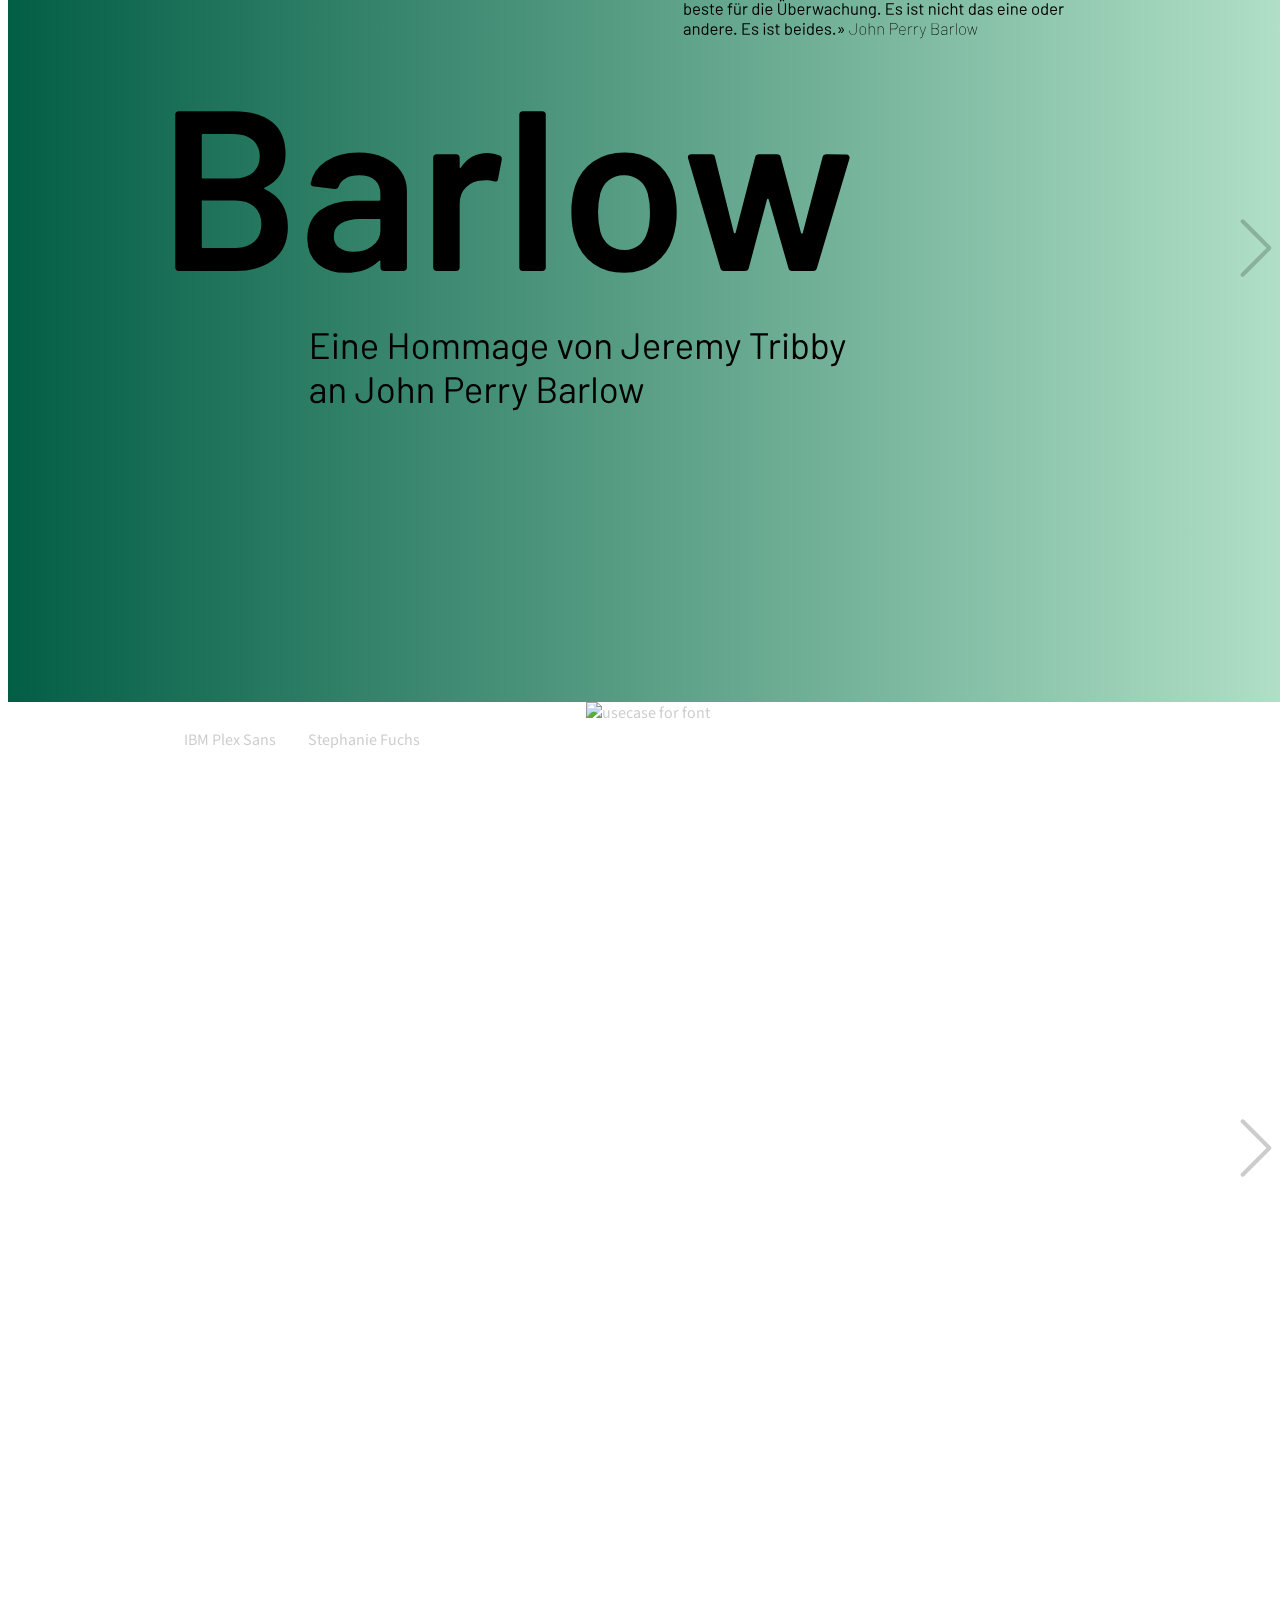
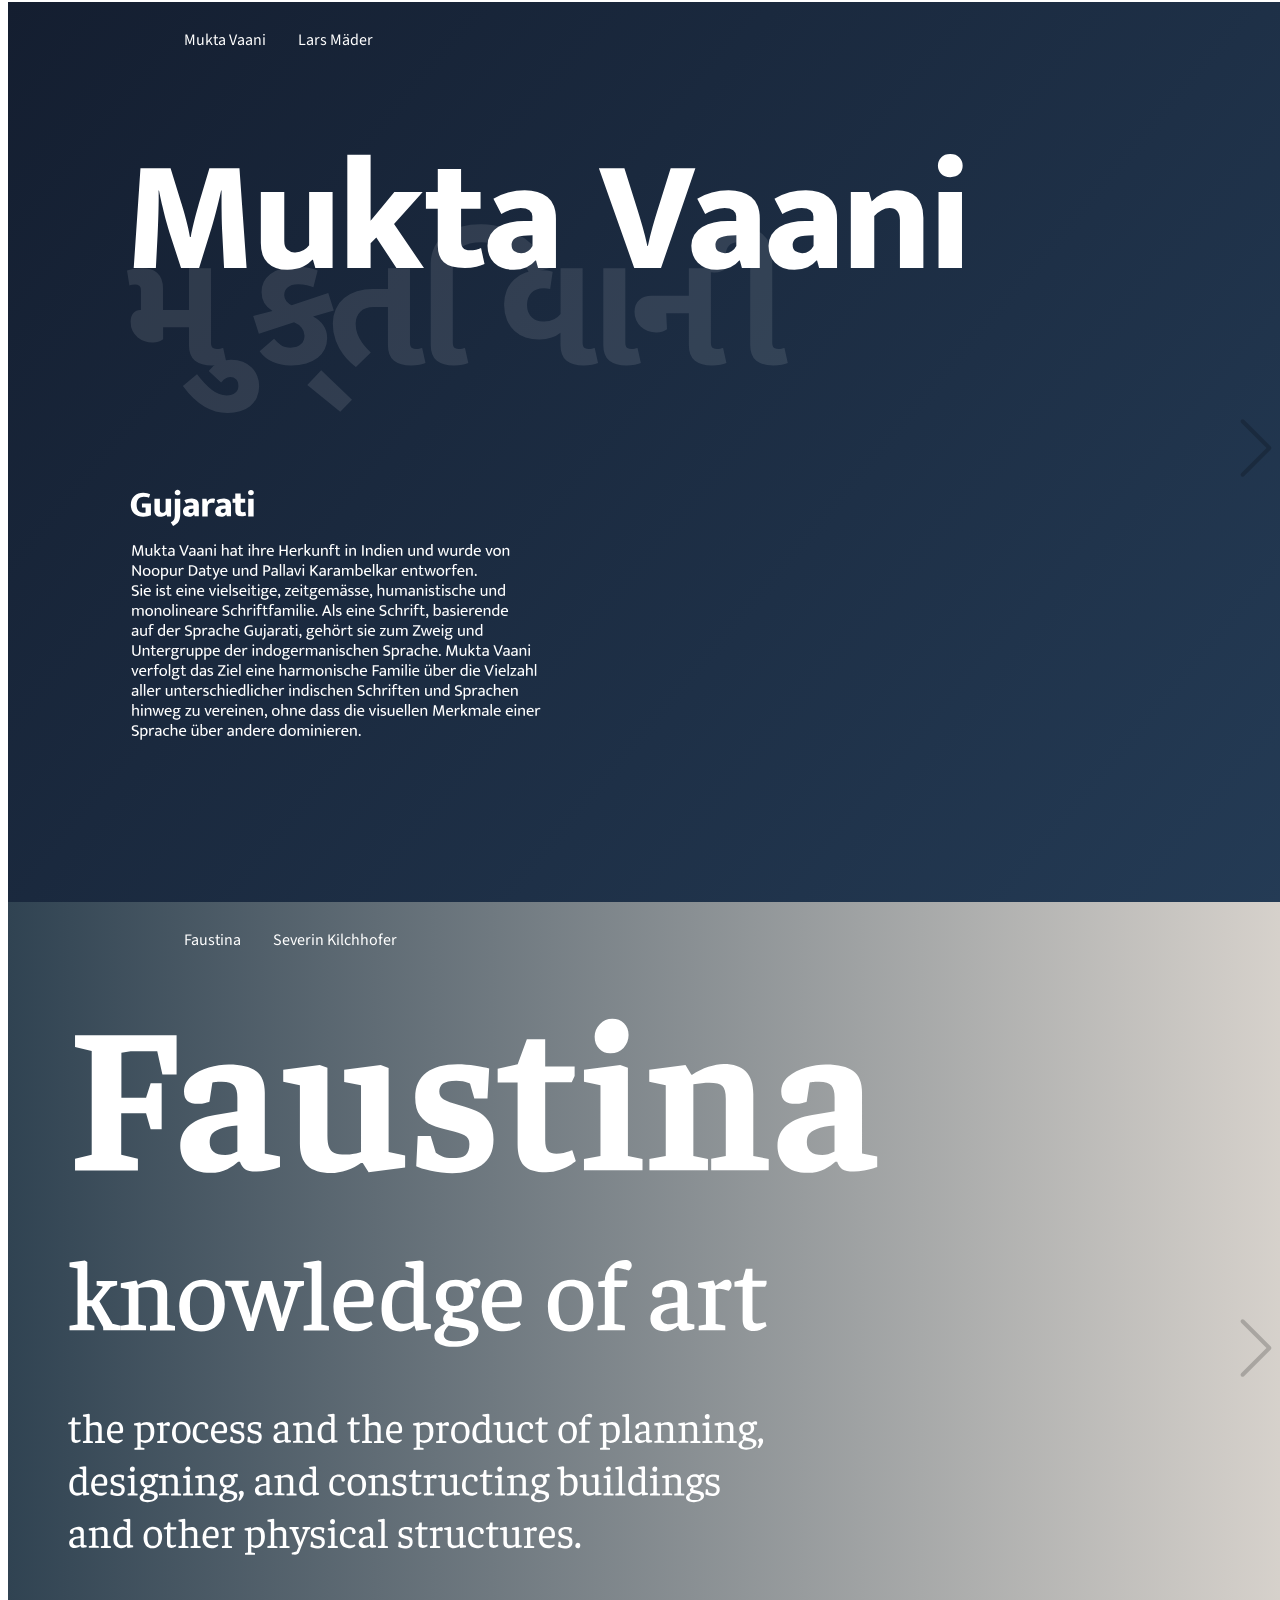
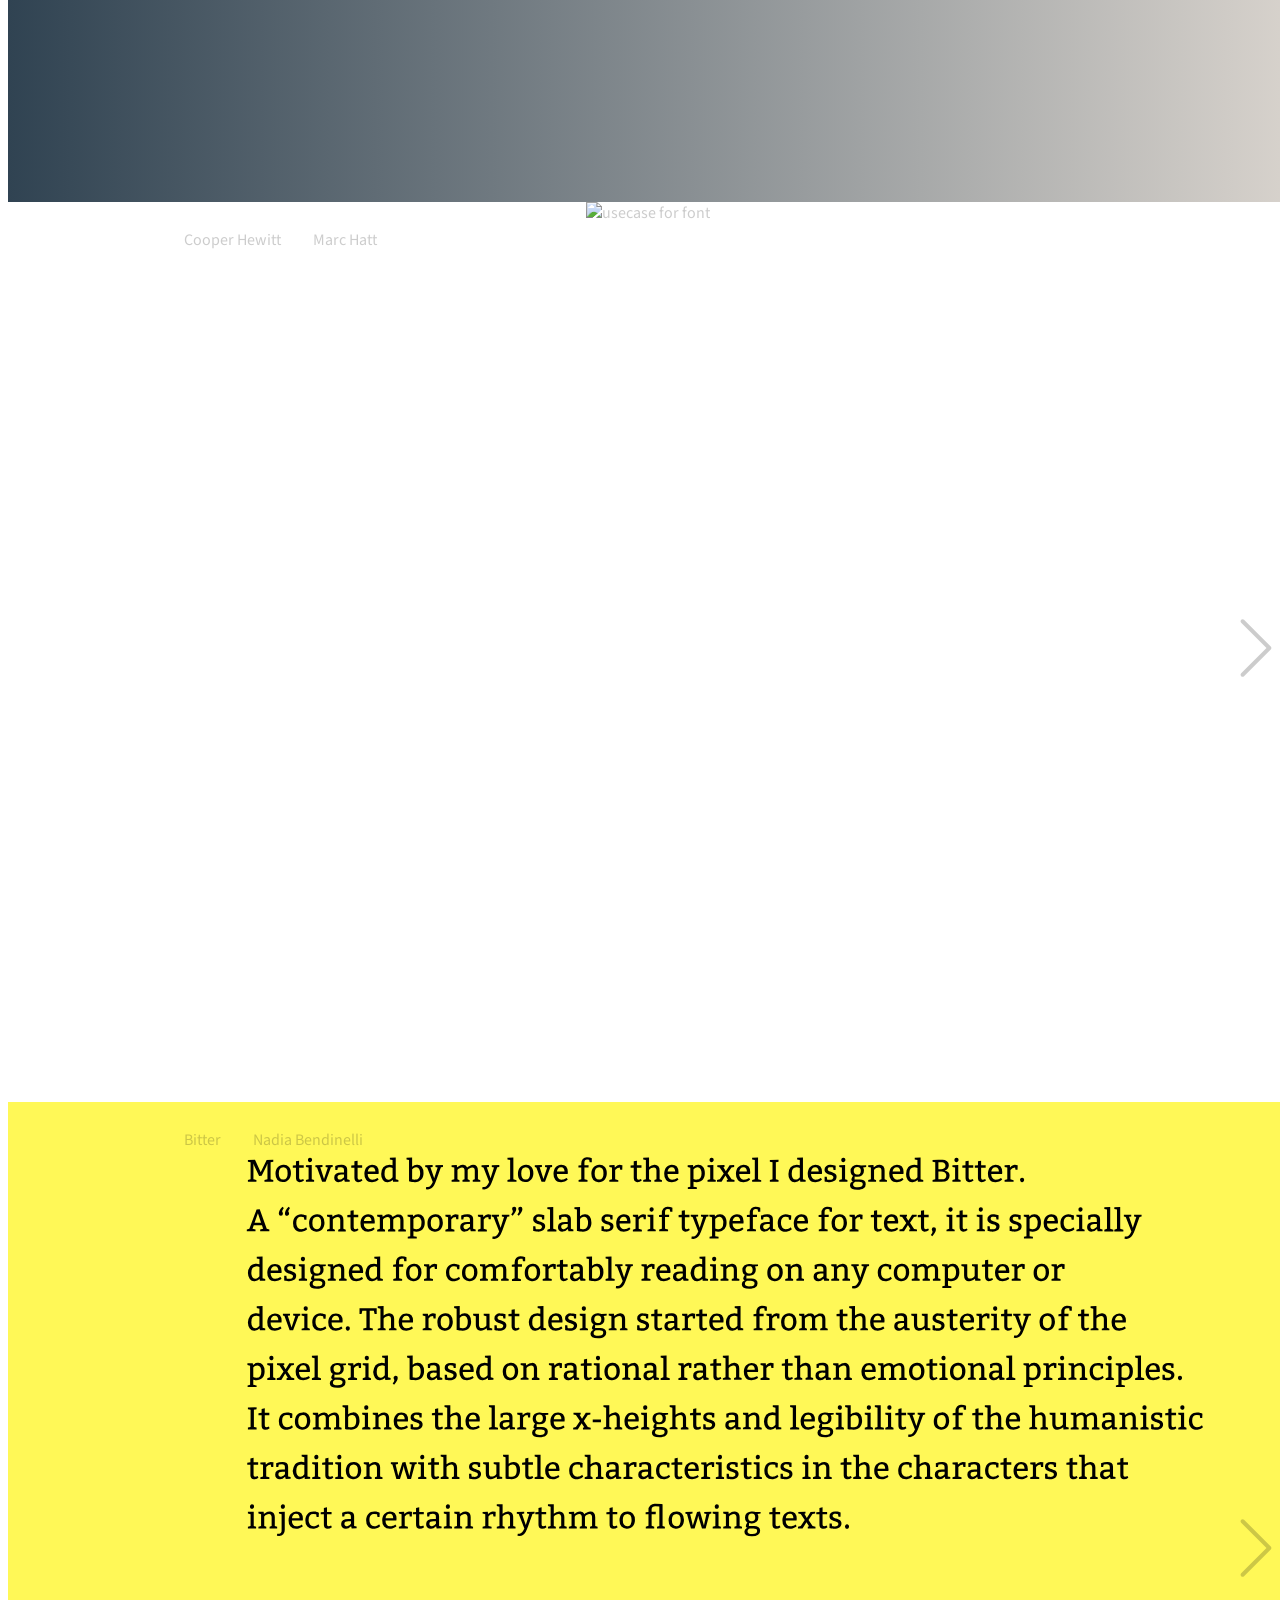
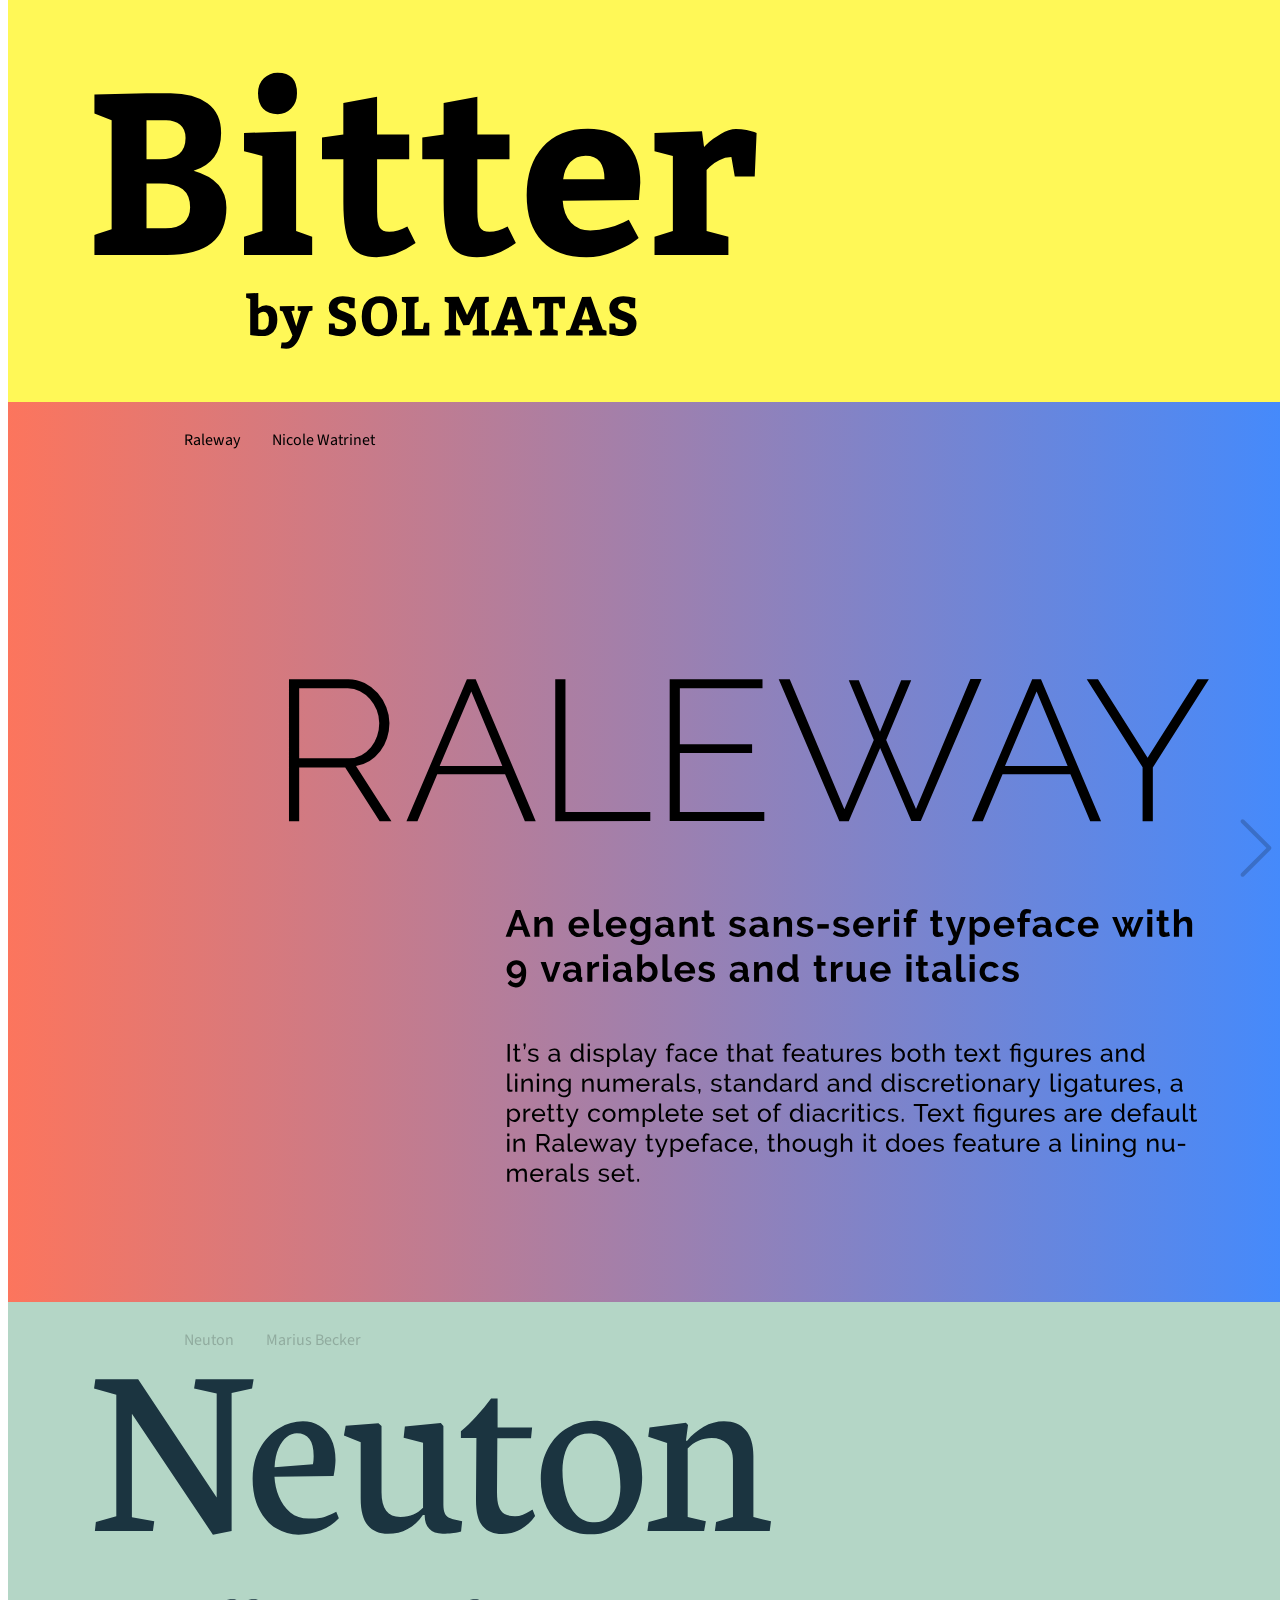
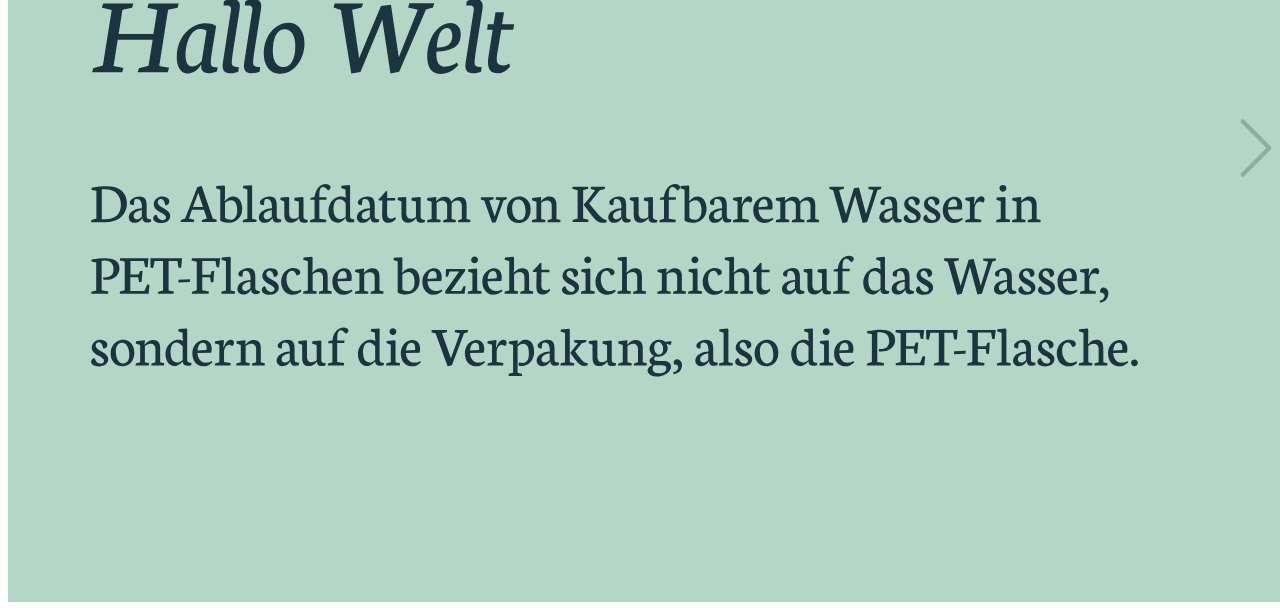
==== commit 08ffea11: "Update index.html" ====
--- a/docs/index.html
+++ b/docs/index.html
@@ -105,10 +105,10 @@
 
             <div class="font--inner">
               <div class="font-overview font-overview--portrait">
-                <img alt="usecase for font" class="font-overview--portrait-img" src="./fonts/opensans/img/opensans__overview__portrait.svg">
-              </div>
-              <div class="font-overview font-overview--landscape">
-                <img alt="usecase for font" class="font-overview--landscape-img" src="./fonts/opensans/img/opensans__overview__landscape.svg">
+                <img alt="usecase for font" class="font-overview--portrait-img" src="./fonts/opensans/img/opensans__overview__portrait.png">
+              </div>
+              <div class="font-overview font-overview--landscape">
+                <img alt="usecase for font" class="font-overview--landscape-img" src="./fonts/opensans/img/opensans__overview__landscape.png">
               </div>
             </div>
 
